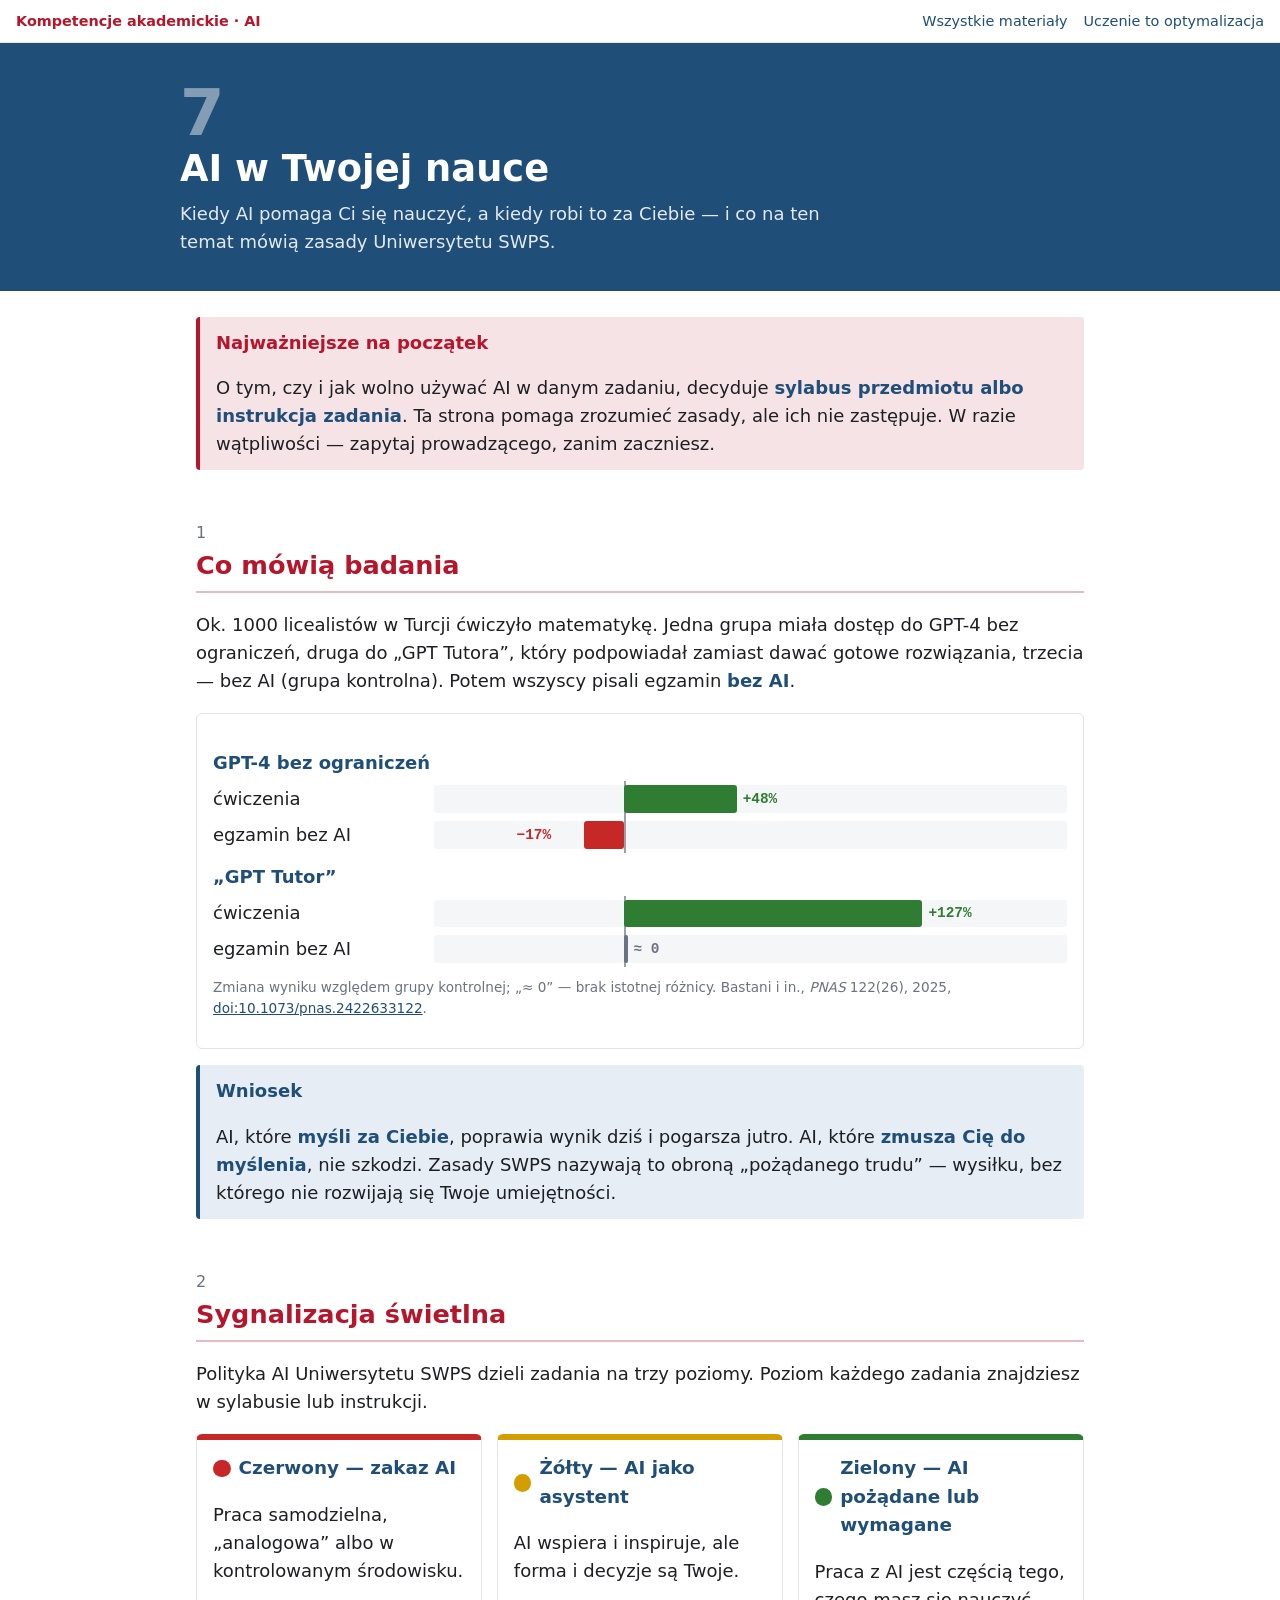
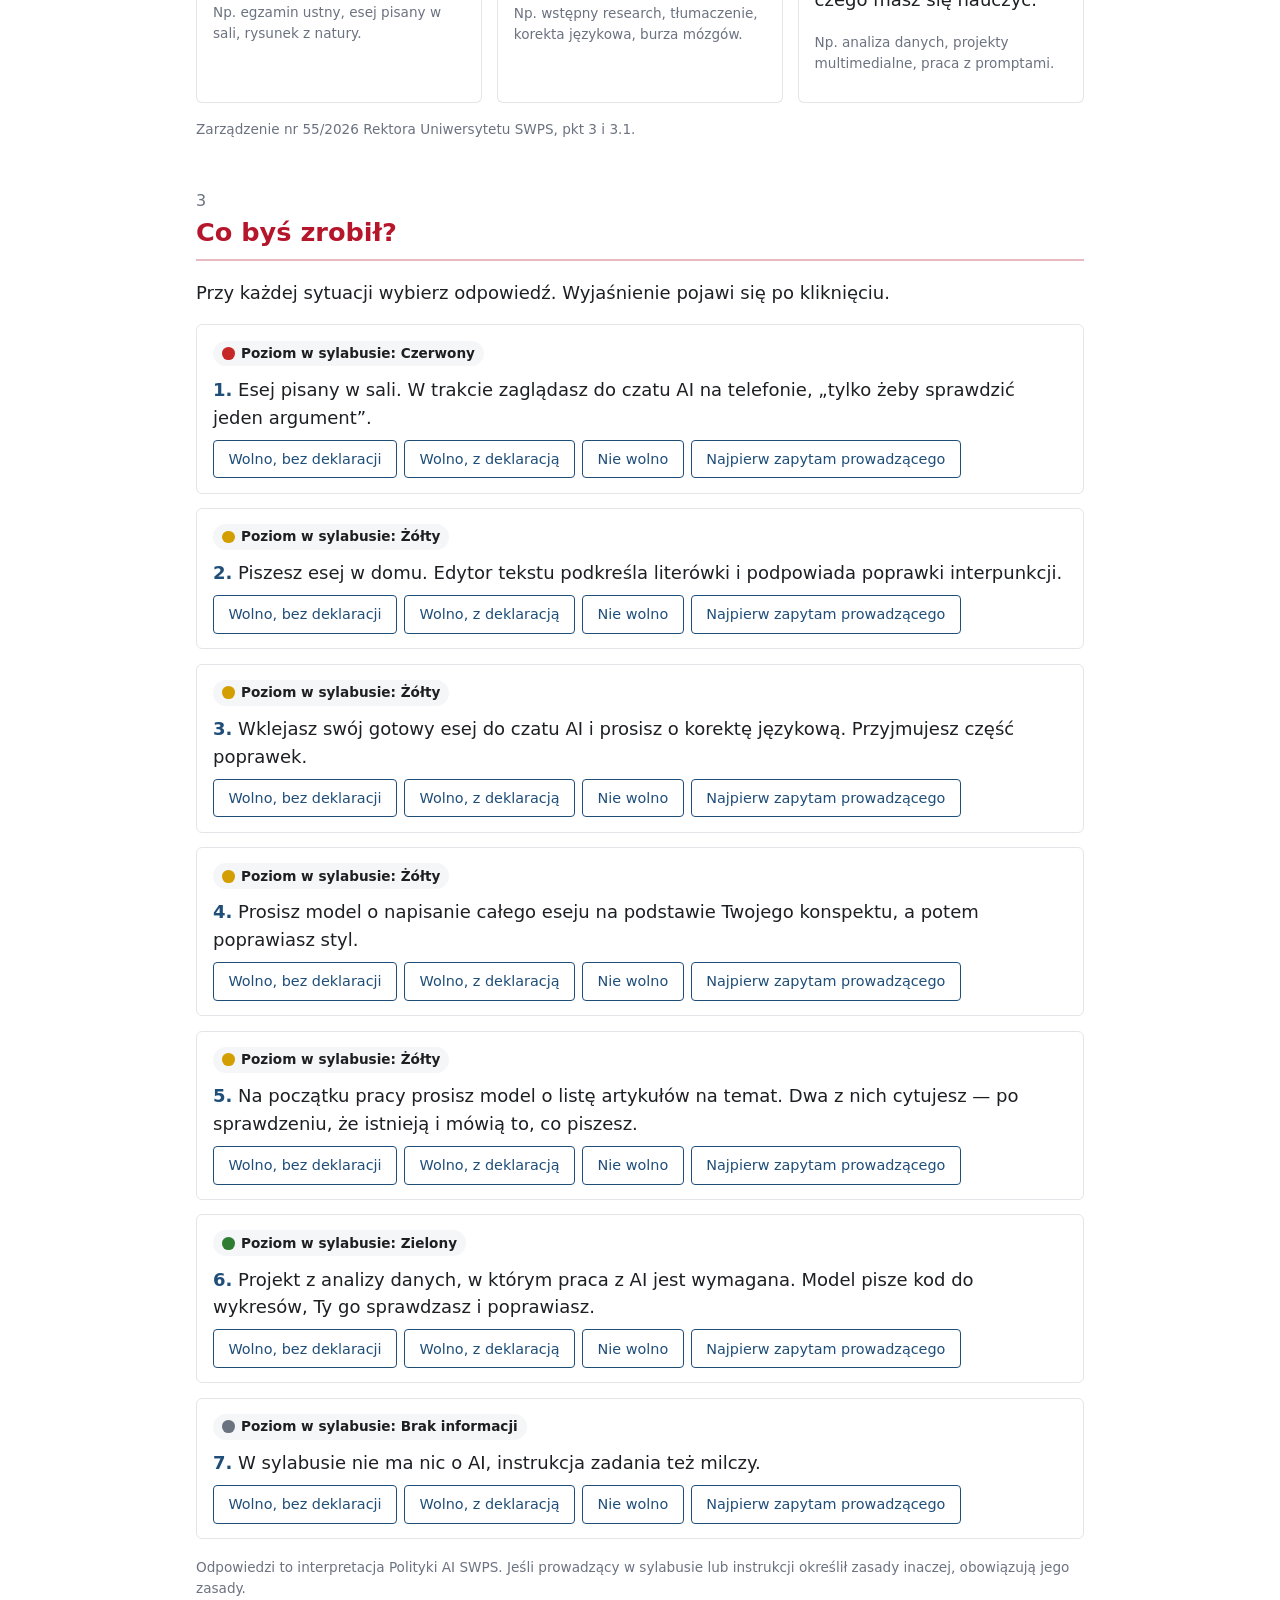
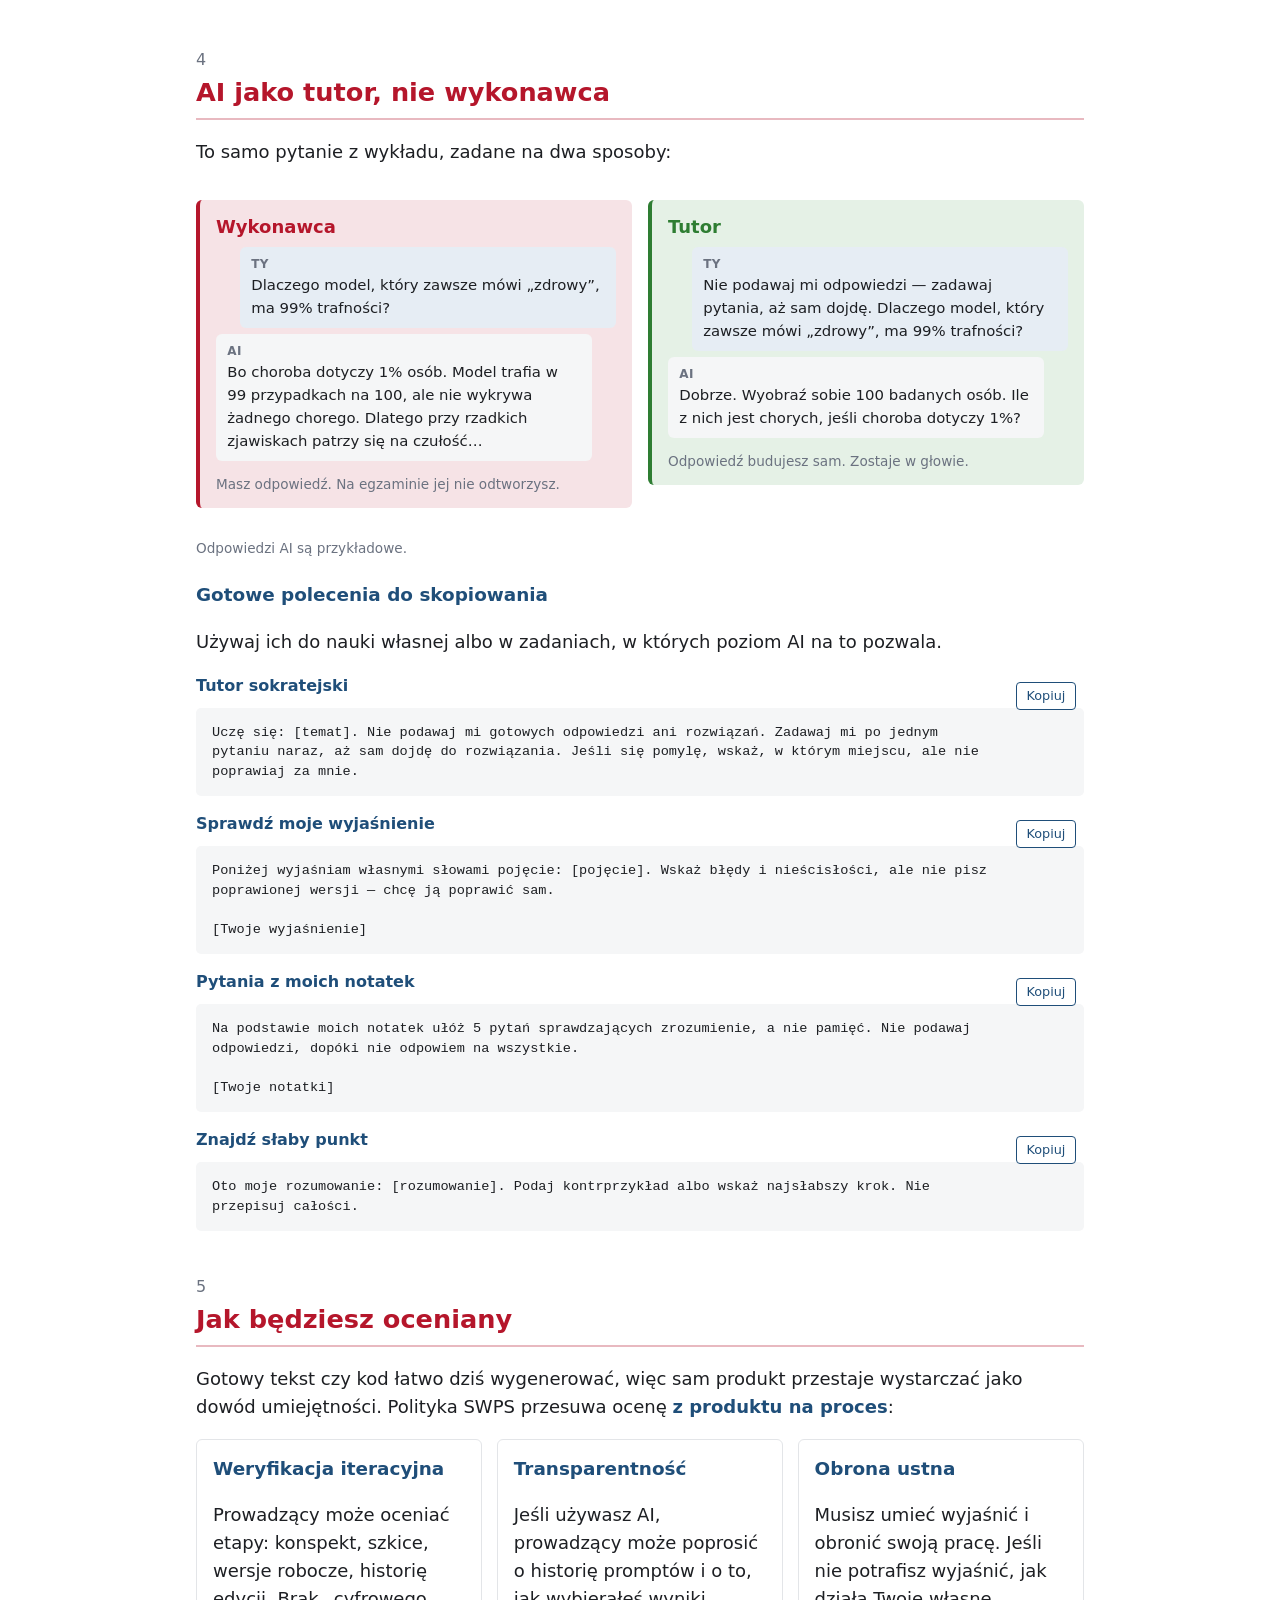
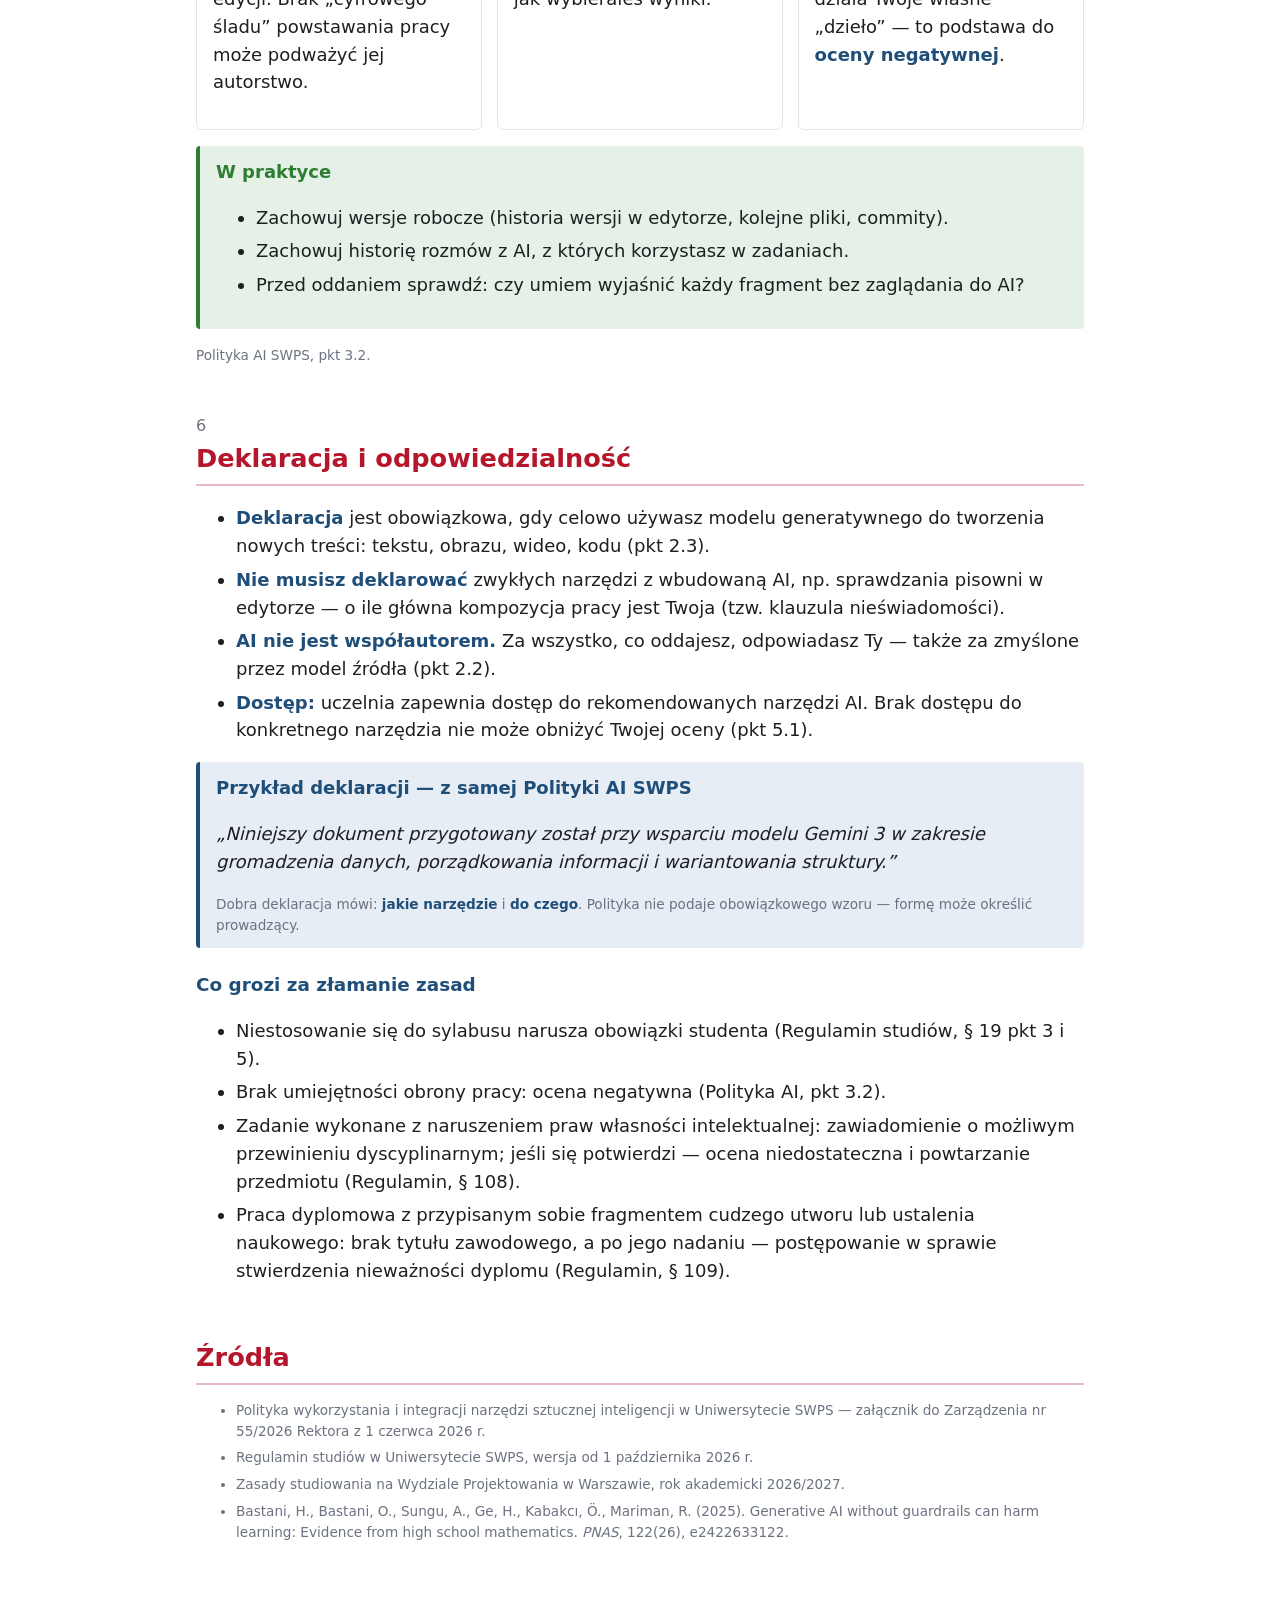
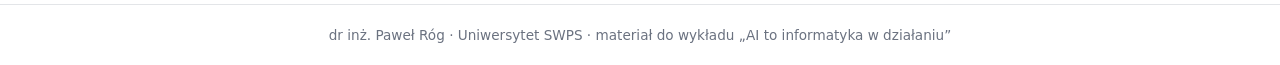
==== ai-w-nauce.html @ 4da8dd85 "Materiały do wykładu: strona główna, Uczenie to optymalizacja, AI w Twojej nauce Co-Authored-By: Cla" ====
<!doctype html>
<html lang="pl">
<head>
<meta charset="utf-8">
<meta name="viewport" content="width=device-width, initial-scale=1">
<title>AI w Twojej nauce</title>
<meta name="description" content="Kiedy AI pomaga w nauce, a kiedy szkodzi, i co mówią zasady Uniwersytetu SWPS.">
<link rel="stylesheet" href="style.css">
<style>
  .slupki { display: grid; grid-template-columns: minmax(9rem, 13rem) 1fr; gap: 0.5rem 0.8rem; align-items: center; margin: 0.8rem 0; }
  .slupek { position: relative; height: 1.7rem; background: var(--tlo2); border-radius: 3px; }
  .slupek .os { position: absolute; left: 30%; top: -4px; bottom: -4px; width: 2px; background: #9aa0a8; }
  .slupek .pasek { position: absolute; top: 0; bottom: 0; border-radius: 3px; }
  .slupek .wart { position: absolute; top: 50%; transform: translateY(-50%); font-weight: 700; font-family: var(--mono); font-size: 0.9rem; }
  .grupa-tytul { grid-column: 1 / -1; font-weight: 700; color: var(--granat); margin-top: 0.4rem; }
  .swiatla .karta { border-top: 6px solid var(--k); }
  .swiatla .karta h3 { display: flex; gap: 0.5rem; align-items: center; }
  .swiatla .kropka { width: 1.1rem; height: 1.1rem; border-radius: 50%; background: var(--k); flex: none; }
  .scen { border: 1px solid var(--linia); border-radius: 6px; padding: 0.9rem 1rem; margin: 0.9rem 0; }
  .scen .poziom { display: inline-flex; gap: 0.4rem; align-items: center; font-size: 0.85rem; font-weight: 700; padding: 0.15rem 0.55rem; border-radius: 999px; background: var(--tlo2); }
  .scen .poziom i { width: 0.8rem; height: 0.8rem; border-radius: 50%; background: var(--k); display: inline-block; }
  .scen p { margin: 0.5rem 0; }
  .opcje { display: flex; flex-wrap: wrap; gap: 0.45rem; }
  .opcje button { font-size: 0.9rem; }
  .opcje button.dobrze { background: #e5f1e6; border-color: var(--zielony); color: var(--zielony); }
  .opcje button.zle { background: var(--akcent-jasny); border-color: var(--czerwony); color: var(--czerwony); }
  .wyjasnienie { display: none; margin-top: 0.6rem; font-size: 0.95rem; }
  .wyjasnienie.widoczne { display: block; }
  .dialog { border-radius: 6px; padding: 0.8rem 1rem; }
  .dialog .ja, .dialog .ai { margin: 0.4rem 0; padding: 0.5rem 0.7rem; border-radius: 6px; font-size: 0.93rem; }
  .dialog .ja { background: var(--granat-jasny); margin-left: 1.5rem; }
  .dialog .ai { background: var(--tlo2); margin-right: 1.5rem; }
  .dialog .kto { font-size: 0.75rem; font-weight: 700; color: var(--szary); display: block; text-transform: uppercase; letter-spacing: 0.04em; }
  .prompt { position: relative; }
  .prompt pre { white-space: pre-wrap; padding-right: 5.5rem; }
  .prompt button { position: absolute; top: 0.5rem; right: 0.5rem; font-size: 0.8rem; padding: 0.2rem 0.6rem; }
  .wynik-quizu { font-weight: 700; color: var(--granat); }
  ul.lista li { margin: 0.35rem 0; }
</style>
</head>
<body>

<nav class="nav">
  <a class="marka" href="index.html">Kompetencje akademickie · AI</a>
  <a href="index.html">Wszystkie materiały</a>
  <a href="uczenie.html">Uczenie to optymalizacja</a>
</nav>

<header class="dzial">
  <div class="wnetrze">
    <div class="numer">7</div>
    <h1>AI w Twojej nauce</h1>
    <p>Kiedy AI pomaga Ci się nauczyć, a kiedy robi to za Ciebie — i co na ten temat mówią zasady Uniwersytetu SWPS.</p>
  </div>
</header>

<main>

<div class="ramka akcent" style="margin-top:1.6rem">
  <span class="tytul">Najważniejsze na początek</span>
  <p>O tym, czy i jak wolno używać AI w danym zadaniu, decyduje <strong>sylabus przedmiotu albo instrukcja zadania</strong>. Ta strona pomaga zrozumieć zasady, ale ich nie zastępuje. W razie wątpliwości — zapytaj prowadzącego, zanim zaczniesz.</p>
</div>

<!-- ============================================================ -->
<section id="badania">
  <h2><span class="krok">1</span>Co mówią badania</h2>
  <p>Ok. 1000 licealistów w Turcji ćwiczyło matematykę. Jedna grupa miała dostęp do GPT-4 bez ograniczeń, druga do „GPT Tutora”, który podpowiadał zamiast dawać gotowe rozwiązania, trzecia — bez AI (grupa kontrolna). Potem wszyscy pisali egzamin <strong>bez AI</strong>.</p>

  <div class="panel">
    <div class="slupki" id="slupki"></div>
    <p class="maly">Zmiana wyniku względem grupy kontrolnej; „≈ 0” — brak istotnej różnicy. Bastani i in., <em>PNAS</em> 122(26), 2025, <a href="https://doi.org/10.1073/pnas.2422633122">doi:10.1073/pnas.2422633122</a>.</p>
  </div>

  <div class="ramka">
    <span class="tytul">Wniosek</span>
    <p>AI, które <strong>myśli za Ciebie</strong>, poprawia wynik dziś i pogarsza jutro. AI, które <strong>zmusza Cię do myślenia</strong>, nie szkodzi. Zasady SWPS nazywają to obroną „pożądanego trudu” — wysiłku, bez którego nie rozwijają się Twoje umiejętności.</p>
  </div>
</section>

<!-- ============================================================ -->
<section id="swiatla">
  <h2><span class="krok">2</span>Sygnalizacja świetlna</h2>
  <p>Polityka AI Uniwersytetu SWPS dzieli zadania na trzy poziomy. Poziom każdego zadania znajdziesz w sylabusie lub instrukcji.</p>
  <div class="karty swiatla">
    <div class="karta" style="--k:var(--czerwony)">
      <h3><span class="kropka"></span>Czerwony — zakaz AI</h3>
      <p>Praca samodzielna, „analogowa” albo w kontrolowanym środowisku.</p>
      <p class="maly">Np. egzamin ustny, esej pisany w sali, rysunek z natury.</p>
    </div>
    <div class="karta" style="--k:var(--zolty)">
      <h3><span class="kropka"></span>Żółty — AI jako asystent</h3>
      <p>AI wspiera i inspiruje, ale forma i decyzje są Twoje.</p>
      <p class="maly">Np. wstępny research, tłumaczenie, korekta językowa, burza mózgów.</p>
    </div>
    <div class="karta" style="--k:var(--zielony)">
      <h3><span class="kropka"></span>Zielony — AI pożądane lub wymagane</h3>
      <p>Praca z AI jest częścią tego, czego masz się nauczyć.</p>
      <p class="maly">Np. analiza danych, projekty multimedialne, praca z promptami.</p>
    </div>
  </div>
  <p class="maly">Zarządzenie nr 55/2026 Rektora Uniwersytetu SWPS, pkt 3 i 3.1.</p>
</section>

<!-- ============================================================ -->
<section id="scenariusze">
  <h2><span class="krok">3</span>Co byś zrobił?</h2>
  <p>Przy każdej sytuacji wybierz odpowiedź. Wyjaśnienie pojawi się po kliknięciu.</p>
  <div id="scen"></div>
  <p class="wynik-quizu" id="wynik"></p>
  <p class="maly">Odpowiedzi to interpretacja Polityki AI SWPS. Jeśli prowadzący w sylabusie lub instrukcji określił zasady inaczej, obowiązują jego zasady.</p>
</section>

<!-- ============================================================ -->
<section id="tutor">
  <h2><span class="krok">4</span>AI jako tutor, nie wykonawca</h2>
  <p>To samo pytanie z wykładu, zadane na dwa sposoby:</p>
  <div class="uklad">
    <div class="dialog ramka akcent">
      <span class="tytul">Wykonawca</span>
      <div class="ja"><span class="kto">Ty</span>Dlaczego model, który zawsze mówi „zdrowy”, ma 99% trafności?</div>
      <div class="ai"><span class="kto">AI</span>Bo choroba dotyczy 1% osób. Model trafia w 99 przypadkach na 100, ale nie wykrywa żadnego chorego. Dlatego przy rzadkich zjawiskach patrzy się na czułość…</div>
      <p class="maly" style="margin-bottom:0">Masz odpowiedź. Na egzaminie jej nie odtworzysz.</p>
    </div>
    <div class="dialog ramka zielona">
      <span class="tytul">Tutor</span>
      <div class="ja"><span class="kto">Ty</span>Nie podawaj mi odpowiedzi — zadawaj pytania, aż sam dojdę. Dlaczego model, który zawsze mówi „zdrowy”, ma 99% trafności?</div>
      <div class="ai"><span class="kto">AI</span>Dobrze. Wyobraź sobie 100 badanych osób. Ile z nich jest chorych, jeśli choroba dotyczy 1%?</div>
      <p class="maly" style="margin-bottom:0">Odpowiedź budujesz sam. Zostaje w głowie.</p>
    </div>
  </div>
  <p class="maly">Odpowiedzi AI są przykładowe.</p>

  <h3>Gotowe polecenia do skopiowania</h3>
  <p>Używaj ich do nauki własnej albo w zadaniach, w których poziom AI na to pozwala.</p>
  <div id="prompty"></div>
</section>

<!-- ============================================================ -->
<section id="ocena">
  <h2><span class="krok">5</span>Jak będziesz oceniany</h2>
  <p>Gotowy tekst czy kod łatwo dziś wygenerować, więc sam produkt przestaje wystarczać jako dowód umiejętności. Polityka SWPS przesuwa ocenę <strong>z produktu na proces</strong>:</p>
  <div class="karty">
    <div class="karta"><h3>Weryfikacja iteracyjna</h3><p>Prowadzący może oceniać etapy: konspekt, szkice, wersje robocze, historię edycji. Brak „cyfrowego śladu” powstawania pracy może podważyć jej autorstwo.</p></div>
    <div class="karta"><h3>Transparentność</h3><p>Jeśli używasz AI, prowadzący może poprosić o historię promptów i o to, jak wybierałeś wyniki.</p></div>
    <div class="karta"><h3>Obrona ustna</h3><p>Musisz umieć wyjaśnić i obronić swoją pracę. Jeśli nie potrafisz wyjaśnić, jak działa Twoje własne „dzieło” — to podstawa do <strong>oceny negatywnej</strong>.</p></div>
  </div>
  <div class="ramka zielona">
    <span class="tytul">W praktyce</span>
    <ul class="lista">
      <li>Zachowuj wersje robocze (historia wersji w edytorze, kolejne pliki, commity).</li>
      <li>Zachowuj historię rozmów z AI, z których korzystasz w zadaniach.</li>
      <li>Przed oddaniem sprawdź: czy umiem wyjaśnić każdy fragment bez zaglądania do AI?</li>
    </ul>
  </div>
  <p class="maly">Polityka AI SWPS, pkt 3.2.</p>
</section>

<!-- ============================================================ -->
<section id="jawnosc">
  <h2><span class="krok">6</span>Deklaracja i odpowiedzialność</h2>
  <ul class="lista">
    <li><strong>Deklaracja</strong> jest obowiązkowa, gdy celowo używasz modelu generatywnego do tworzenia nowych treści: tekstu, obrazu, wideo, kodu (pkt 2.3).</li>
    <li><strong>Nie musisz deklarować</strong> zwykłych narzędzi z wbudowaną AI, np. sprawdzania pisowni w edytorze — o ile główna kompozycja pracy jest Twoja (tzw. klauzula nieświadomości).</li>
    <li><strong>AI nie jest współautorem.</strong> Za wszystko, co oddajesz, odpowiadasz Ty — także za zmyślone przez model źródła (pkt 2.2).</li>
    <li><strong>Dostęp:</strong> uczelnia zapewnia dostęp do rekomendowanych narzędzi AI. Brak dostępu do konkretnego narzędzia nie może obniżyć Twojej oceny (pkt 5.1).</li>
  </ul>

  <div class="ramka">
    <span class="tytul">Przykład deklaracji — z samej Polityki AI SWPS</span>
    <p><em>„Niniejszy dokument przygotowany został przy wsparciu modelu Gemini 3 w zakresie gromadzenia danych, porządkowania informacji i wariantowania struktury.”</em></p>
    <p class="maly">Dobra deklaracja mówi: <strong>jakie narzędzie</strong> i <strong>do czego</strong>. Polityka nie podaje obowiązkowego wzoru — formę może określić prowadzący.</p>
  </div>

  <h3>Co grozi za złamanie zasad</h3>
  <ul class="lista">
    <li>Niestosowanie się do sylabusu narusza obowiązki studenta (Regulamin studiów, § 19 pkt 3 i 5).</li>
    <li>Brak umiejętności obrony pracy: ocena negatywna (Polityka AI, pkt 3.2).</li>
    <li>Zadanie wykonane z naruszeniem praw własności intelektualnej: zawiadomienie o możliwym przewinieniu dyscyplinarnym; jeśli się potwierdzi — ocena niedostateczna i powtarzanie przedmiotu (Regulamin, § 108).</li>
    <li>Praca dyplomowa z przypisanym sobie fragmentem cudzego utworu lub ustalenia naukowego: brak tytułu zawodowego, a po jego nadaniu — postępowanie w sprawie stwierdzenia nieważności dyplomu (Regulamin, § 109).</li>
  </ul>
</section>

<section id="zrodla">
  <h2>Źródła</h2>
  <ul class="lista maly">
    <li>Polityka wykorzystania i integracji narzędzi sztucznej inteligencji w Uniwersytecie SWPS — załącznik do Zarządzenia nr 55/2026 Rektora z 1 czerwca 2026 r.</li>
    <li>Regulamin studiów w Uniwersytecie SWPS, wersja od 1 października 2026 r.</li>
    <li>Zasady studiowania na Wydziale Projektowania w Warszawie, rok akademicki 2026/2027.</li>
    <li>Bastani, H., Bastani, O., Sungu, A., Ge, H., Kabakcı, Ö., Mariman, R. (2025). Generative AI without guardrails can harm learning: Evidence from high school mathematics. <em>PNAS</em>, 122(26), e2422633122.</li>
  </ul>
</section>

</main>

<footer>dr inż. Paweł Róg · Uniwersytet SWPS · materiał do wykładu „AI to informatyka w działaniu”</footer>

<script>
"use strict";
// ---------- słupki: wyniki Bastani i in. ----------
const dane = [
  ["GPT-4 bez ograniczeń", [["ćwiczenia", 48], ["egzamin bez AI", -17]]],
  ["„GPT Tutor”", [["ćwiczenia", 127], ["egzamin bez AI", 0]]],
];
const sl = document.getElementById("slupki");
const skala = v => v / 140 * 52; // 0 % w 30 % szerokości; zostaje miejsce na etykietę
for (const [grupa, wiersze] of dane) {
  sl.insertAdjacentHTML("beforeend", `<div class="grupa-tytul">${grupa}</div>`);
  for (const [et, v] of wiersze) {
    const kol = v > 0 ? "var(--zielony)" : v < 0 ? "var(--czerwony)" : "var(--szary)";
    const left = v >= 0 ? 30 : 30 + skala(v), w = Math.max(Math.abs(skala(v)), 0.6);
    const tekst = v === 0 ? "≈ 0" : (v > 0 ? "+" : "−") + Math.abs(v) + "%";
    const pozT = v >= 0 ? `left:calc(${30 + w}% + 6px)` : `left:calc(${left}% - 4.2rem)`;
    sl.insertAdjacentHTML("beforeend",
      `<div>${et}</div><div class="slupek"><div class="os"></div><div class="pasek" style="left:${left}%;width:${w}%;background:${kol}"></div><span class="wart" style="${pozT};color:${kol}">${tekst}</span></div>`);
  }
}

// ---------- scenariusze ----------
const OPCJE = ["Wolno, bez deklaracji", "Wolno, z deklaracją", "Nie wolno", "Najpierw zapytam prowadzącego"];
const POZ = { c: ["Czerwony", "var(--czerwony)"], z: ["Żółty", "var(--zolty)"], g: ["Zielony", "var(--zielony)"], n: ["Brak informacji", "var(--szary)"] };
const SCEN = [
  { p: "c", t: "Esej pisany w sali. W trakcie zaglądasz do czatu AI na telefonie, „tylko żeby sprawdzić jeden argument”.", d: 2,
    w: "Poziom czerwony to praca samodzielna w kontrolowanym środowisku — nawet krótkie sprawdzenie jest użyciem AI. Dodatkowo na zajęciach urządzeń elektronicznych wolno używać tylko do celów wskazanych przez prowadzącego (Zasady studiowania WP, § 17 ust. 1)." },
  { p: "z", t: "Piszesz esej w domu. Edytor tekstu podkreśla literówki i podpowiada poprawki interpunkcji.", d: 0,
    w: "To standardowe narzędzie z wbudowaną AI. Jeśli główna kompozycja jest Twoja, deklaracja nie jest wymagana („klauzula nieświadomości”, pkt 2.3)." },
  { p: "z", t: "Wklejasz swój gotowy esej do czatu AI i prosisz o korektę językową. Przyjmujesz część poprawek.", d: 1,
    w: "Korekta językowa to typowy przykład poziomu żółtego. Ale tym razem celowo użyłeś modelu generatywnego, który wygenerował nowy tekst — dlatego deklarujesz (pkt 2.3). Różnica z poprzednią sytuacją: tam narzędzie działało w tle, tu świadomie poprosiłeś model o przepisanie tekstu." },
  { p: "z", t: "Prosisz model o napisanie całego eseju na podstawie Twojego konspektu, a potem poprawiasz styl.", d: 2,
    w: "Na poziomie żółtym AI jest asystentem, nie autorem. Kluczowe etapy pracy twórczej i myślenia mają pozostać Twoje (pkt 2.1). Deklaracja tego nie naprawia — a na obronie ustnej trudno będzie wyjaśnić tekst, którego nie napisałeś (pkt 3.2)." },
  { p: "z", t: "Na początku pracy prosisz model o listę artykułów na temat. Dwa z nich cytujesz — po sprawdzeniu, że istnieją i mówią to, co piszesz.", d: 1,
    w: "Wstępny research to poziom żółty, a użycie modelu deklarujesz. Sprawdzenie źródeł było obowiązkowe: modele potrafią zmyślić autora, tytuł i rok, a odpowiedzialność za cytowanie ponosisz Ty (pkt 2.2)." },
  { p: "g", t: "Projekt z analizy danych, w którym praca z AI jest wymagana. Model pisze kod do wykresów, Ty go sprawdzasz i poprawiasz.", d: 1,
    w: "Poziom zielony — dobrze. Deklarujesz użycie, zachowujesz historię promptów i musisz umieć wyjaśnić każdy wykres, bo prowadzący może poprosić o dokumentację i obronę (pkt 3.2)." },
  { p: "n", t: "W sylabusie nie ma nic o AI, instrukcja zadania też milczy.", d: 3,
    w: "Poziom określa sylabus albo instrukcja zadania (pkt 3). Gdy nie ma informacji, zapytaj prowadzącego przed rozpoczęciem pracy — najlepiej na piśmie, żeby mieć odpowiedź." },
];
const kont = document.getElementById("scen"); let pkt = 0, odp = 0;
SCEN.forEach((s, i) => {
  const [nazwa, kolor] = POZ[s.p];
  const el = document.createElement("div"); el.className = "scen";
  el.innerHTML = `<span class="poziom" style="--k:${kolor}"><i></i>Poziom w sylabusie: ${nazwa}</span>
    <p><strong>${i + 1}.</strong> ${s.t}</p><div class="opcje"></div><div class="wyjasnienie"></div>`;
  const op = el.querySelector(".opcje"), wy = el.querySelector(".wyjasnienie");
  OPCJE.forEach((o, k) => {
    const b = document.createElement("button"); b.textContent = o;
    b.onclick = () => {
      if (el.dataset.gotowe) return;
      el.dataset.gotowe = 1; odp++;
      const ok = k === s.d; if (ok) pkt++;
      op.querySelectorAll("button").forEach((x, j) => { x.disabled = j !== k && j !== s.d; if (j === s.d) x.classList.add("dobrze"); });
      if (!ok) b.classList.add("zle");
      wy.innerHTML = `<strong>${ok ? "Tak." : "Nie do końca. Właściwa odpowiedź: " + OPCJE[s.d].toLowerCase() + "."}</strong> ${s.w}`;
      wy.classList.add("widoczne");
      document.getElementById("wynik").textContent = `Wynik: ${pkt} / ${odp}` + (odp === SCEN.length ? " — to wszystkie sytuacje." : "");
    };
    op.appendChild(b);
  });
  kont.appendChild(el);
});

// ---------- prompty ----------
const PROMPTY = [
  ["Tutor sokratejski", "Uczę się: [temat]. Nie podawaj mi gotowych odpowiedzi ani rozwiązań. Zadawaj mi po jednym pytaniu naraz, aż sam dojdę do rozwiązania. Jeśli się pomylę, wskaż, w którym miejscu, ale nie poprawiaj za mnie."],
  ["Sprawdź moje wyjaśnienie", "Poniżej wyjaśniam własnymi słowami pojęcie: [pojęcie]. Wskaż błędy i nieścisłości, ale nie pisz poprawionej wersji — chcę ją poprawić sam.\n\n[Twoje wyjaśnienie]"],
  ["Pytania z moich notatek", "Na podstawie moich notatek ułóż 5 pytań sprawdzających zrozumienie, a nie pamięć. Nie podawaj odpowiedzi, dopóki nie odpowiem na wszystkie.\n\n[Twoje notatki]"],
  ["Znajdź słaby punkt", "Oto moje rozumowanie: [rozumowanie]. Podaj kontrprzykład albo wskaż najsłabszy krok. Nie przepisuj całości."],
];
const pr = document.getElementById("prompty");
for (const [tyt, txt] of PROMPTY) {
  const d = document.createElement("div"); d.className = "prompt";
  d.innerHTML = `<h3 style="margin:1rem 0 0.2rem;font-size:1rem">${tyt}</h3><pre></pre><button>Kopiuj</button>`;
  d.querySelector("pre").textContent = txt;
  const b = d.querySelector("button");
  b.onclick = async () => {
    try { await navigator.clipboard.writeText(txt); b.textContent = "Skopiowano"; }
    catch { const r = document.createRange(); r.selectNodeContents(d.querySelector("pre")); const s = getSelection(); s.removeAllRanges(); s.addRange(r); b.textContent = "Zaznaczono — Ctrl+C"; }
    setTimeout(() => b.textContent = "Kopiuj", 1800);
  };
  pr.appendChild(d);
}
</script>
</body>
</html>
---- style.css ----
/* Wspólny styl materiałów — estetyka slajdów wykładu */
:root {
  --akcent: #b5162b;
  --akcent-jasny: #f6e3e6;
  --granat: #1f4e79;
  --granat-jasny: #e6edf4;
  --szary: #6b7280;
  --linia: #e3e5e8;
  --tlo: #ffffff;
  --tlo2: #f5f6f7;
  --tekst: #1d1f23;
  --zielony: #2e7d32;
  --zolty: #d39e00;
  --czerwony: #c62828;
  --font: "Fira Sans", "Inter", system-ui, -apple-system, "Segoe UI", Roboto, sans-serif;
  --mono: "Fira Mono", "JetBrains Mono", ui-monospace, Menlo, Consolas, monospace;
}

* { box-sizing: border-box; }
html { -webkit-text-size-adjust: 100%; }
body {
  margin: 0; background: var(--tlo); color: var(--tekst);
  font-family: var(--font); font-size: 18px; line-height: 1.55;
}

/* Pasek nawigacji */
.nav {
  display: flex; gap: 1rem; align-items: center; flex-wrap: wrap;
  padding: 0.6rem 16px; border-bottom: 1px solid var(--linia); font-size: 0.9rem;
}
.nav a { color: var(--granat); text-decoration: none; }
.nav a:hover { text-decoration: underline; }
.nav .marka { font-weight: 700; color: var(--akcent); margin-right: auto; }

/* Nagłówek jak slajd działu */
.dzial {
  background: var(--granat); color: #fff; padding: 2.4rem 16px 2.2rem;
}
.dzial .wnetrze { max-width: 920px; margin: 0 auto; }
.dzial .numer { font-size: 4rem; font-weight: 700; line-height: 1; color: rgba(255,255,255,0.45); }
.dzial h1 { margin: 0.2rem 0 0.6rem; font-size: 2.3rem; line-height: 1.15; }
.dzial p { margin: 0; max-width: 680px; color: rgba(255,255,255,0.88); }

main { max-width: 920px; margin: 0 auto; padding: 0 16px 3rem; }

/* Sekcje jak slajdy z czerwonym tytułem i linią */
section { padding-top: 2.2rem; }
h2 {
  color: var(--akcent); font-size: 1.6rem; margin: 0 0 0.9rem;
  padding-bottom: 0.35rem; border-bottom: 2px solid #e8b9c0;
}
h2 .krok { color: var(--szary); font-weight: 500; font-size: 1rem; display: block; letter-spacing: 0.04em; text-transform: uppercase; }
h3 { color: var(--granat); font-size: 1.15rem; margin: 1.4rem 0 0.5rem; }
strong { color: var(--granat); }
a { color: var(--granat); }
code { font-family: var(--mono); font-size: 0.88em; background: var(--tlo2); padding: 0.05em 0.3em; border-radius: 3px; }
pre {
  font-family: var(--mono); font-size: 0.85rem; line-height: 1.45; background: var(--tlo2);
  padding: 0.9rem 1rem; border-radius: 5px; overflow-x: auto; margin: 0.6rem 0;
}
pre code { background: none; padding: 0; font-size: inherit; }
.maly { font-size: 0.85rem; color: var(--szary); }

/* Ramka jak na slajdach */
.ramka {
  background: var(--granat-jasny); border-left: 4px solid var(--granat);
  border-radius: 4px; padding: 0.75rem 1rem; margin: 1rem 0;
}
.ramka.akcent { background: var(--akcent-jasny); border-color: var(--akcent); }
.ramka.zielona { background: #e5f1e6; border-color: var(--zielony); }
.ramka .tytul { display: block; font-weight: 700; color: var(--granat); margin-bottom: 0.2rem; }
.ramka.akcent .tytul { color: var(--akcent); }
.ramka.zielona .tytul { color: var(--zielony); }
.ramka p:first-child { margin-top: 0; } .ramka p:last-child { margin-bottom: 0; }

/* Panel z interakcją */
.panel { border: 1px solid var(--linia); border-radius: 6px; padding: 1rem; margin: 1rem 0; background: #fff; }
.uklad { display: grid; grid-template-columns: 1fr 1fr; gap: 1rem; align-items: start; }
@media (max-width: 760px) { .uklad { grid-template-columns: 1fr; } }
canvas { width: 100%; height: auto; display: block; border-radius: 4px; touch-action: none; }
.podpis { font-size: 0.82rem; color: var(--szary); text-align: center; margin-top: 0.3rem; }

/* Kontrolki */
.suwak { display: grid; grid-template-columns: 5.5rem 1fr 4.2rem; gap: 0.6rem; align-items: center; margin: 0.45rem 0; }
.suwak label { font-weight: 600; }
.suwak output { font-family: var(--mono); text-align: right; }
input[type=range] { width: 100%; accent-color: var(--akcent); }
.przyciski { display: flex; flex-wrap: wrap; gap: 0.5rem; margin: 0.7rem 0; }
button {
  font: inherit; font-size: 0.95rem; padding: 0.45rem 0.9rem; border-radius: 4px; cursor: pointer;
  border: 1.5px solid var(--granat); background: #fff; color: var(--granat);
}
button:hover { background: var(--granat-jasny); }
button.glowny { background: var(--akcent); border-color: var(--akcent); color: #fff; }
button.glowny:hover { background: #961223; }
button:disabled { opacity: 0.45; cursor: default; }
button:focus-visible, input:focus-visible, summary:focus-visible { outline: 3px solid #f0b4bd; outline-offset: 2px; }
input[type=number], input[type=text] {
  font: inherit; padding: 0.35rem 0.5rem; border: 1.5px solid var(--linia); border-radius: 4px; width: 7rem;
}

/* Liczniki */
.liczniki { display: flex; flex-wrap: wrap; gap: 0.6rem 1.4rem; margin: 0.6rem 0; }
.licznik { font-size: 0.85rem; color: var(--szary); }
.licznik b { display: block; font-family: var(--mono); font-size: 1.35rem; color: var(--tekst); font-weight: 600; }
.licznik.duzy b { font-size: 2rem; color: var(--akcent); }

/* Pytania z odpowiedzią */
details {
  border: 1px solid var(--linia); border-radius: 5px; margin: 0.6rem 0; background: #fff;
}
details > summary {
  cursor: pointer; padding: 0.65rem 0.9rem; font-weight: 600; color: var(--granat); list-style: none;
}
details > summary::-webkit-details-marker { display: none; }
details > summary::before { content: "▸ "; color: var(--akcent); }
details[open] > summary::before { content: "▾ "; }
details > .odp { padding: 0 0.9rem 0.8rem; }

.komunikat { min-height: 1.6em; font-weight: 600; margin: 0.5rem 0; }
.komunikat.ok { color: var(--zielony); }
.komunikat.zle { color: var(--czerwony); }

/* Karty */
.karty { display: grid; grid-template-columns: repeat(auto-fit, minmax(230px, 1fr)); gap: 0.9rem; margin: 1rem 0; }
.karta { border: 1px solid var(--linia); border-radius: 6px; padding: 0.9rem 1rem; background: #fff; }
.karta h3 { margin-top: 0; }
a.karta { text-decoration: none; color: inherit; border-color: var(--granat); }
a.karta:hover { background: var(--granat-jasny); }
.karta.wkrotce { opacity: 0.55; }

/* Tabele */
table { border-collapse: collapse; width: 100%; margin: 0.8rem 0; font-size: 0.95rem; }
th { background: var(--granat-jasny); color: var(--granat); text-align: left; }
th, td { padding: 0.45rem 0.7rem; vertical-align: top; }
tbody tr:nth-child(even) td { background: var(--tlo2); }
.tabela-zawijana { overflow-x: auto; }

footer { border-top: 1px solid var(--linia); padding: 1.2rem 16px; text-align: center; font-size: 0.85rem; color: var(--szary); }

@media (max-width: 560px) {
  body { font-size: 17px; }
  .dzial h1 { font-size: 1.8rem; }
  .dzial .numer { font-size: 3rem; }
  .suwak { grid-template-columns: 4.2rem 1fr 3.6rem; }
}
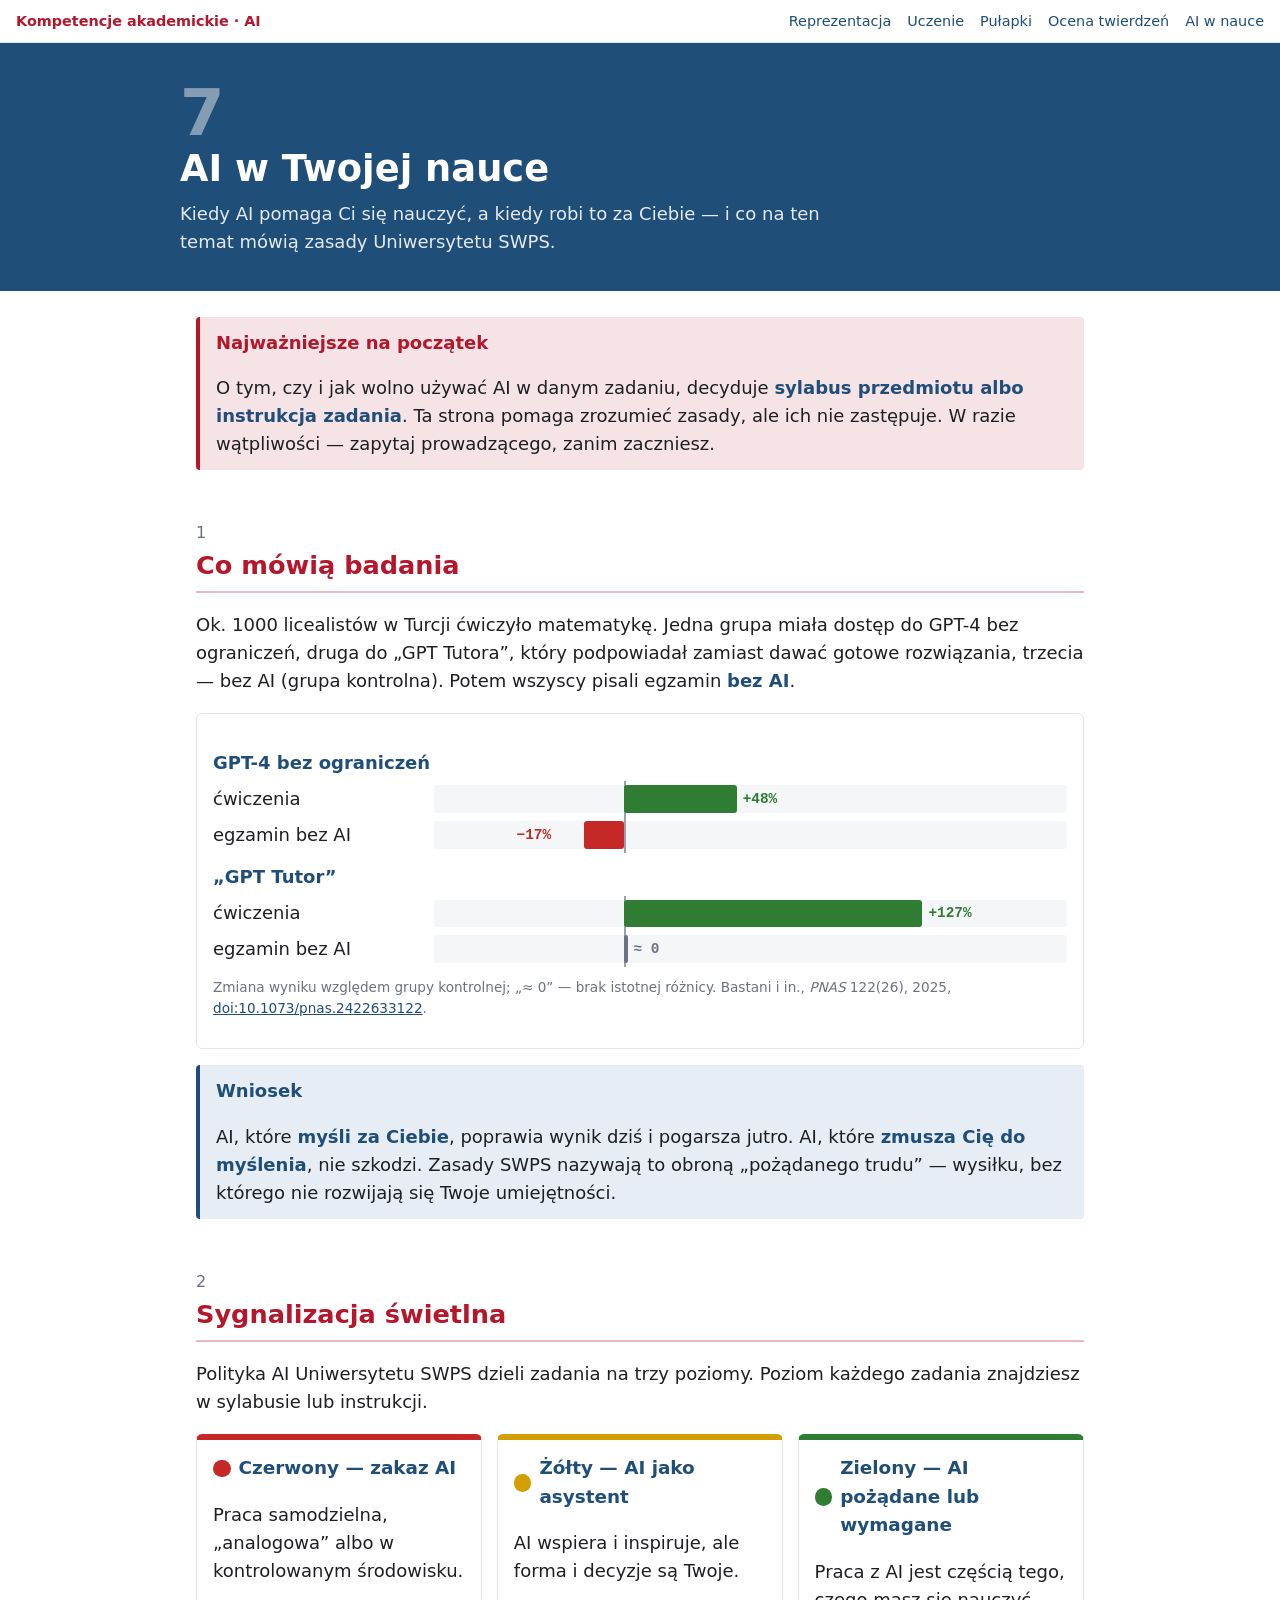
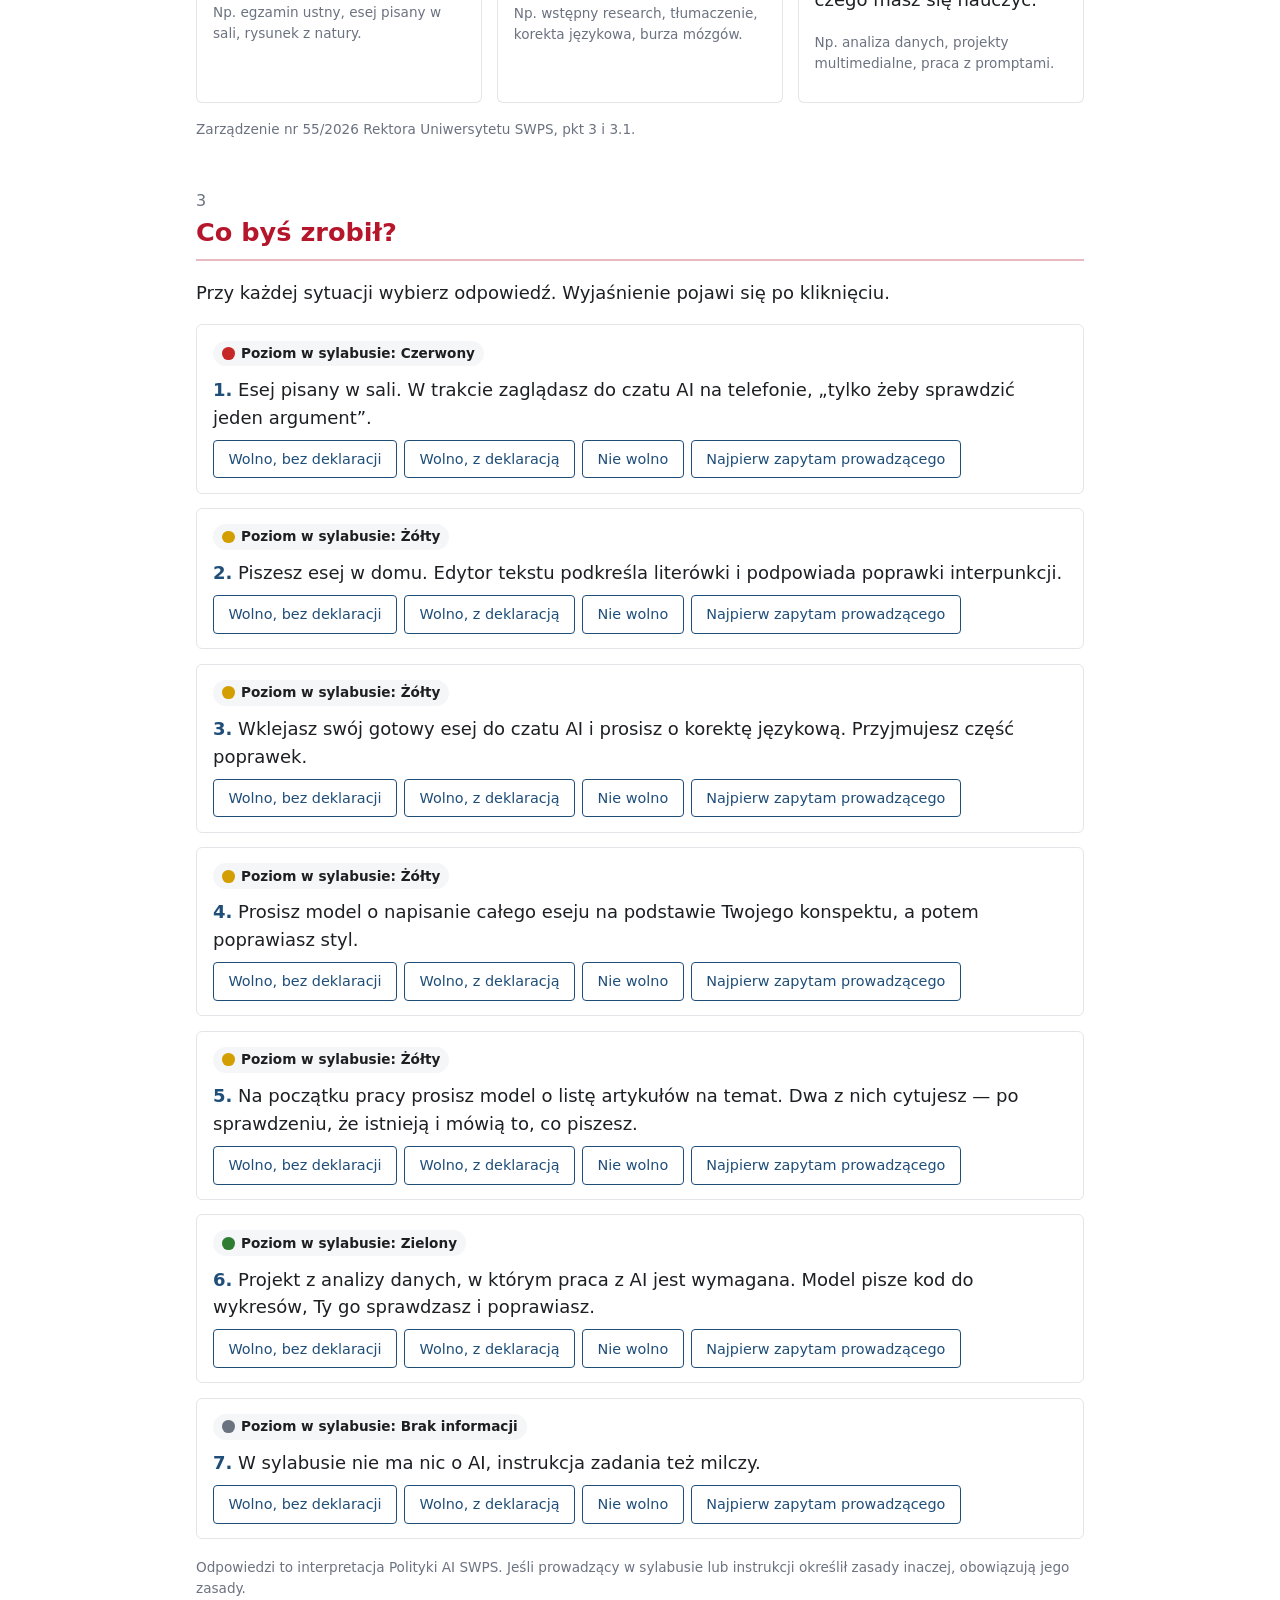
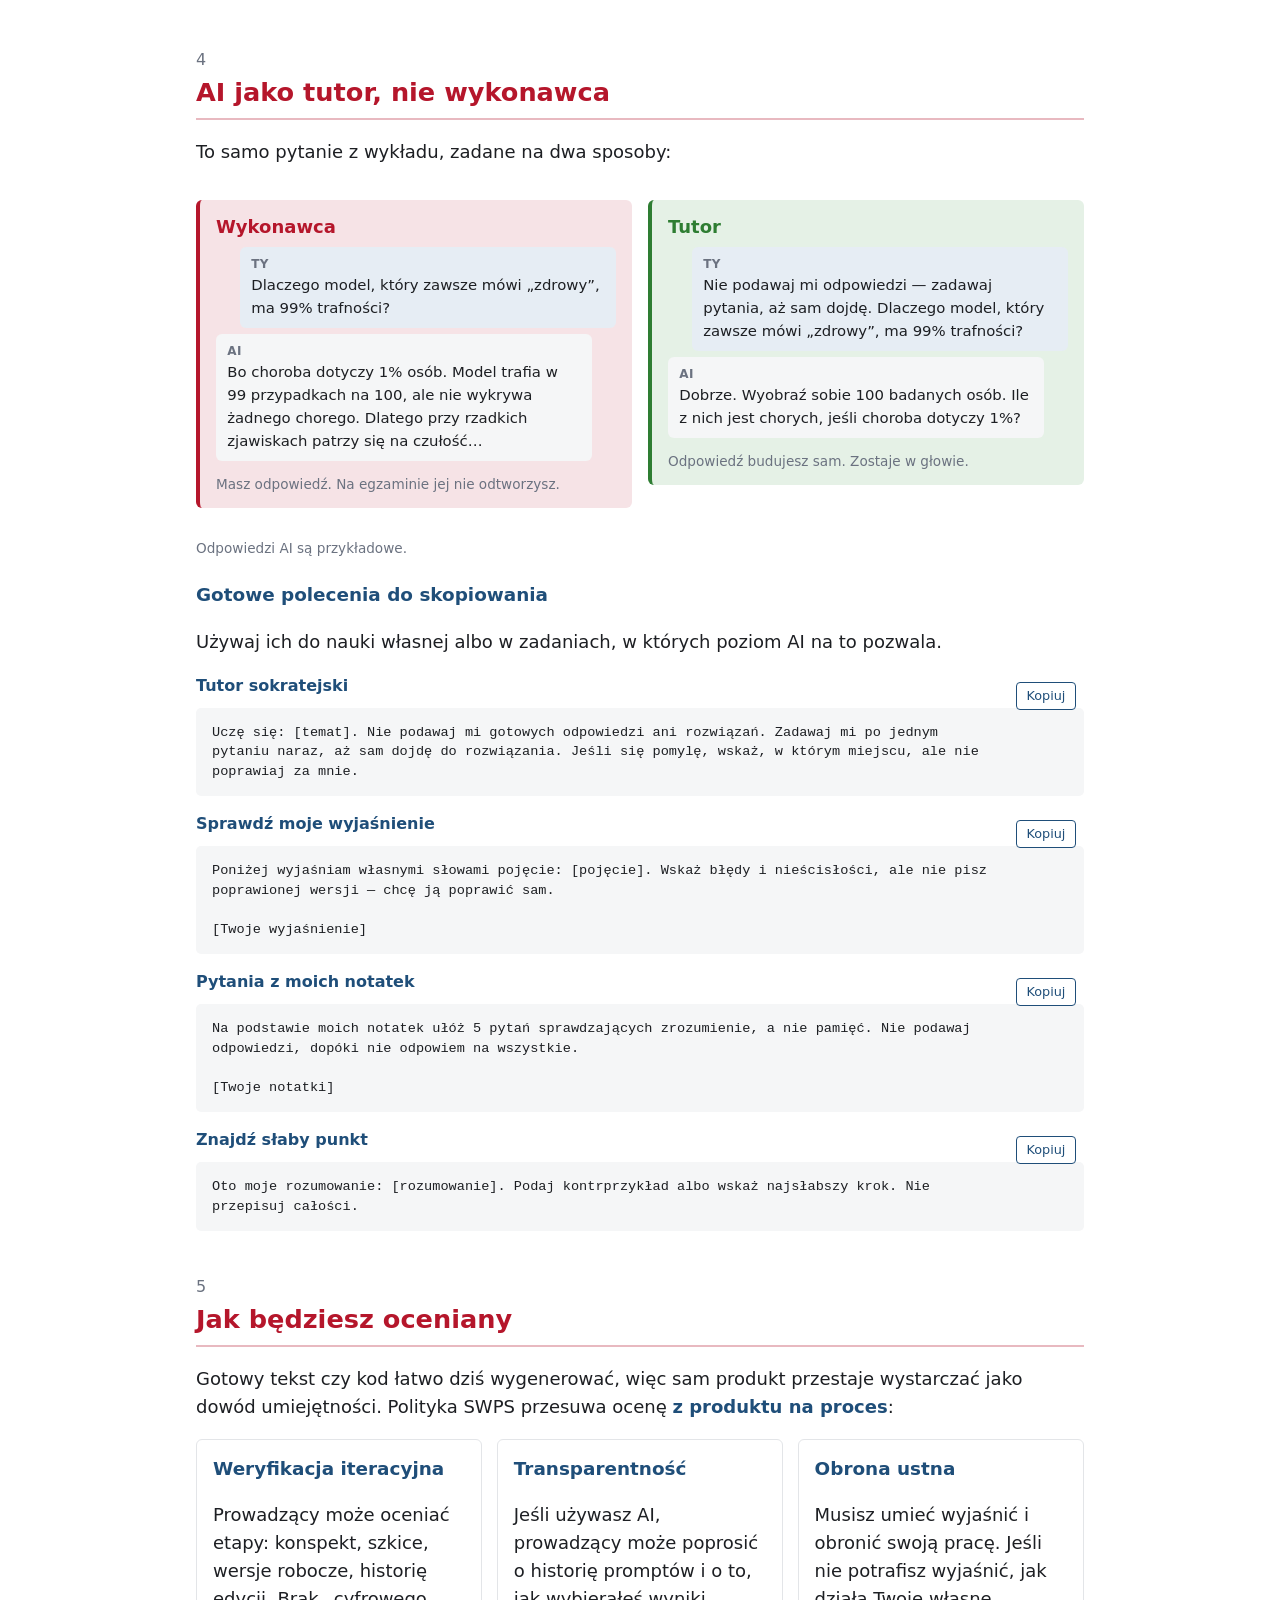
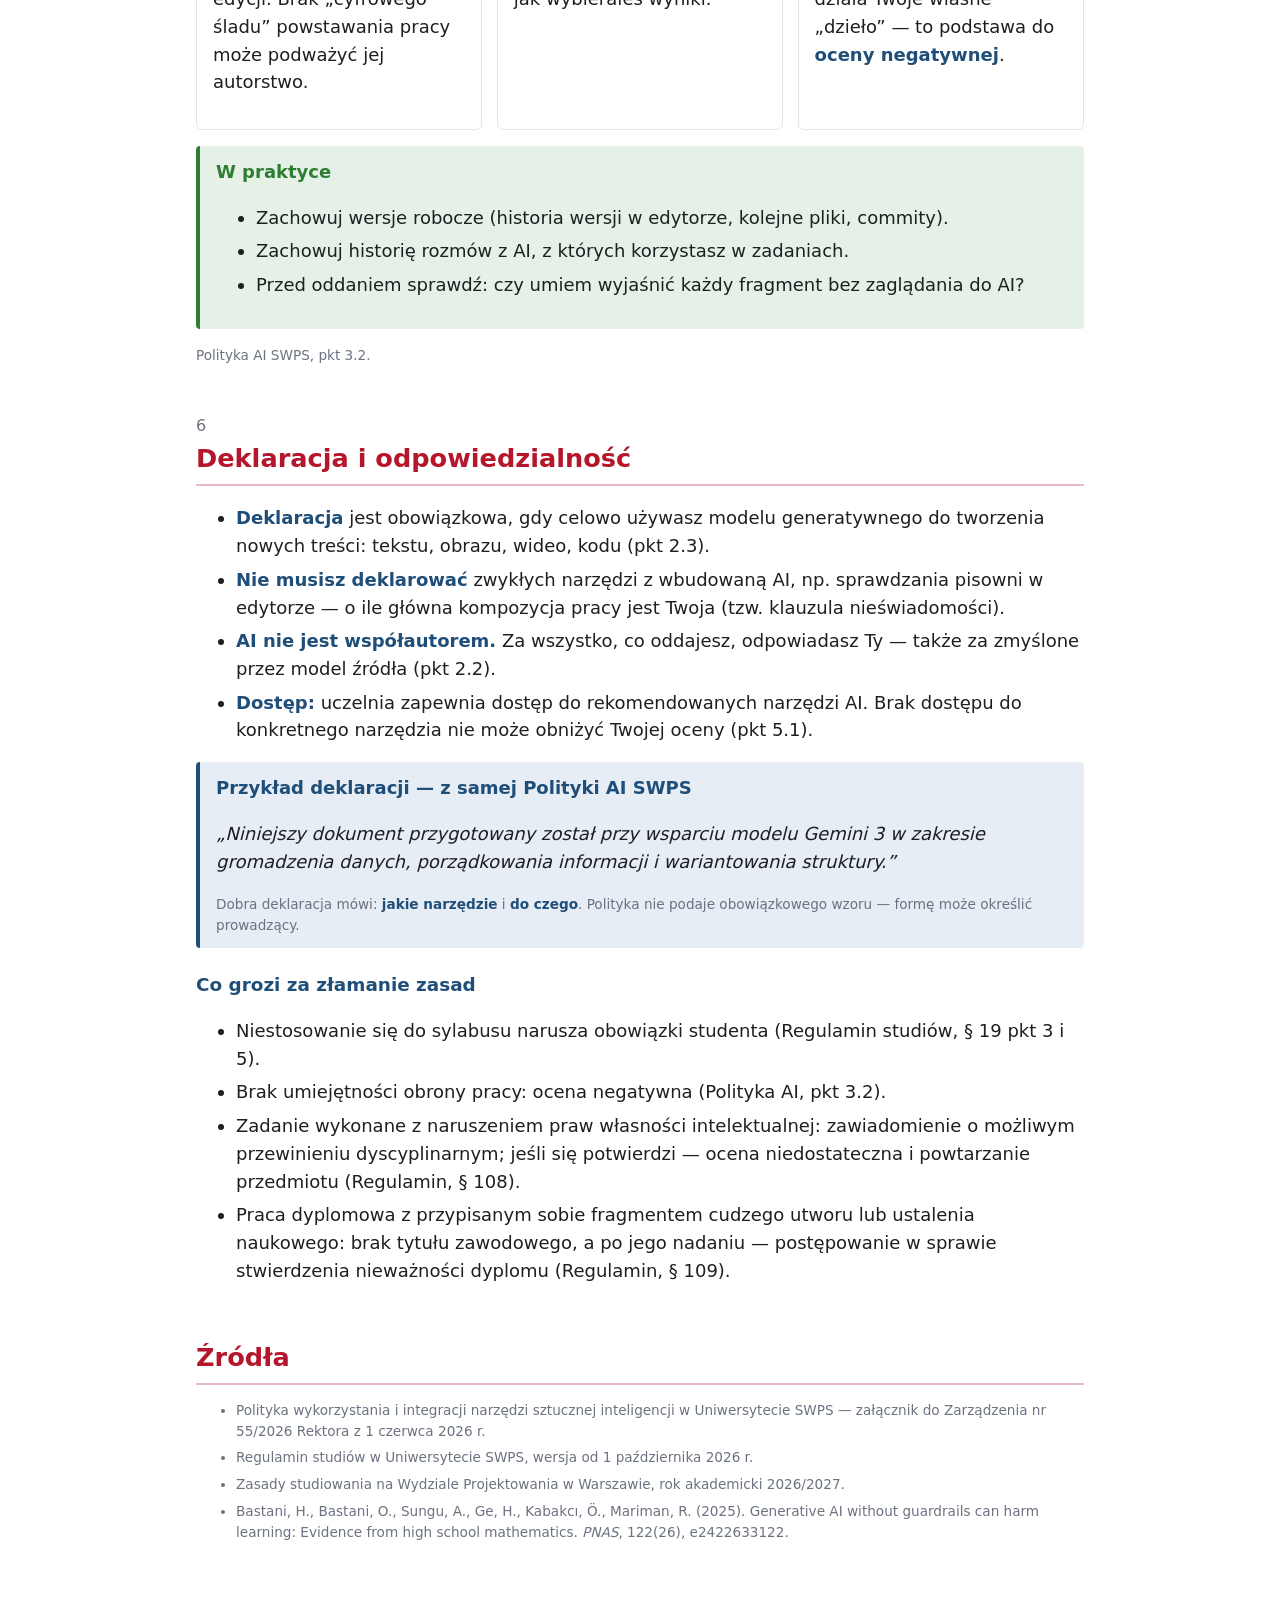
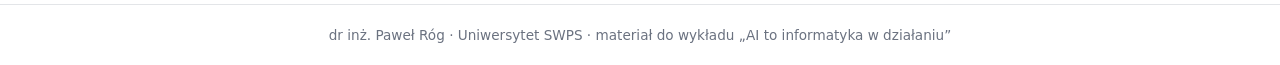
==== commit 6b96d000: "Materiały 1, 5, 6: Reprezentacja, Gdzie AI zawodzi, Jak oceniać twierdzenia o AI Wspólna nawigacja n" ====
--- a/ai-w-nauce.html
+++ b/ai-w-nauce.html
@@ -42,8 +42,11 @@
 
 <nav class="nav">
   <a class="marka" href="index.html">Kompetencje akademickie · AI</a>
-  <a href="index.html">Wszystkie materiały</a>
-  <a href="uczenie.html">Uczenie to optymalizacja</a>
+  <a href="reprezentacja.html">Reprezentacja</a>
+  <a href="uczenie.html">Uczenie</a>
+  <a href="pulapki.html">Pułapki</a>
+  <a href="ocena.html">Ocena twierdzeń</a>
+  <a href="ai-w-nauce.html">AI w nauce</a>
 </nav>
 
 <header class="dzial">
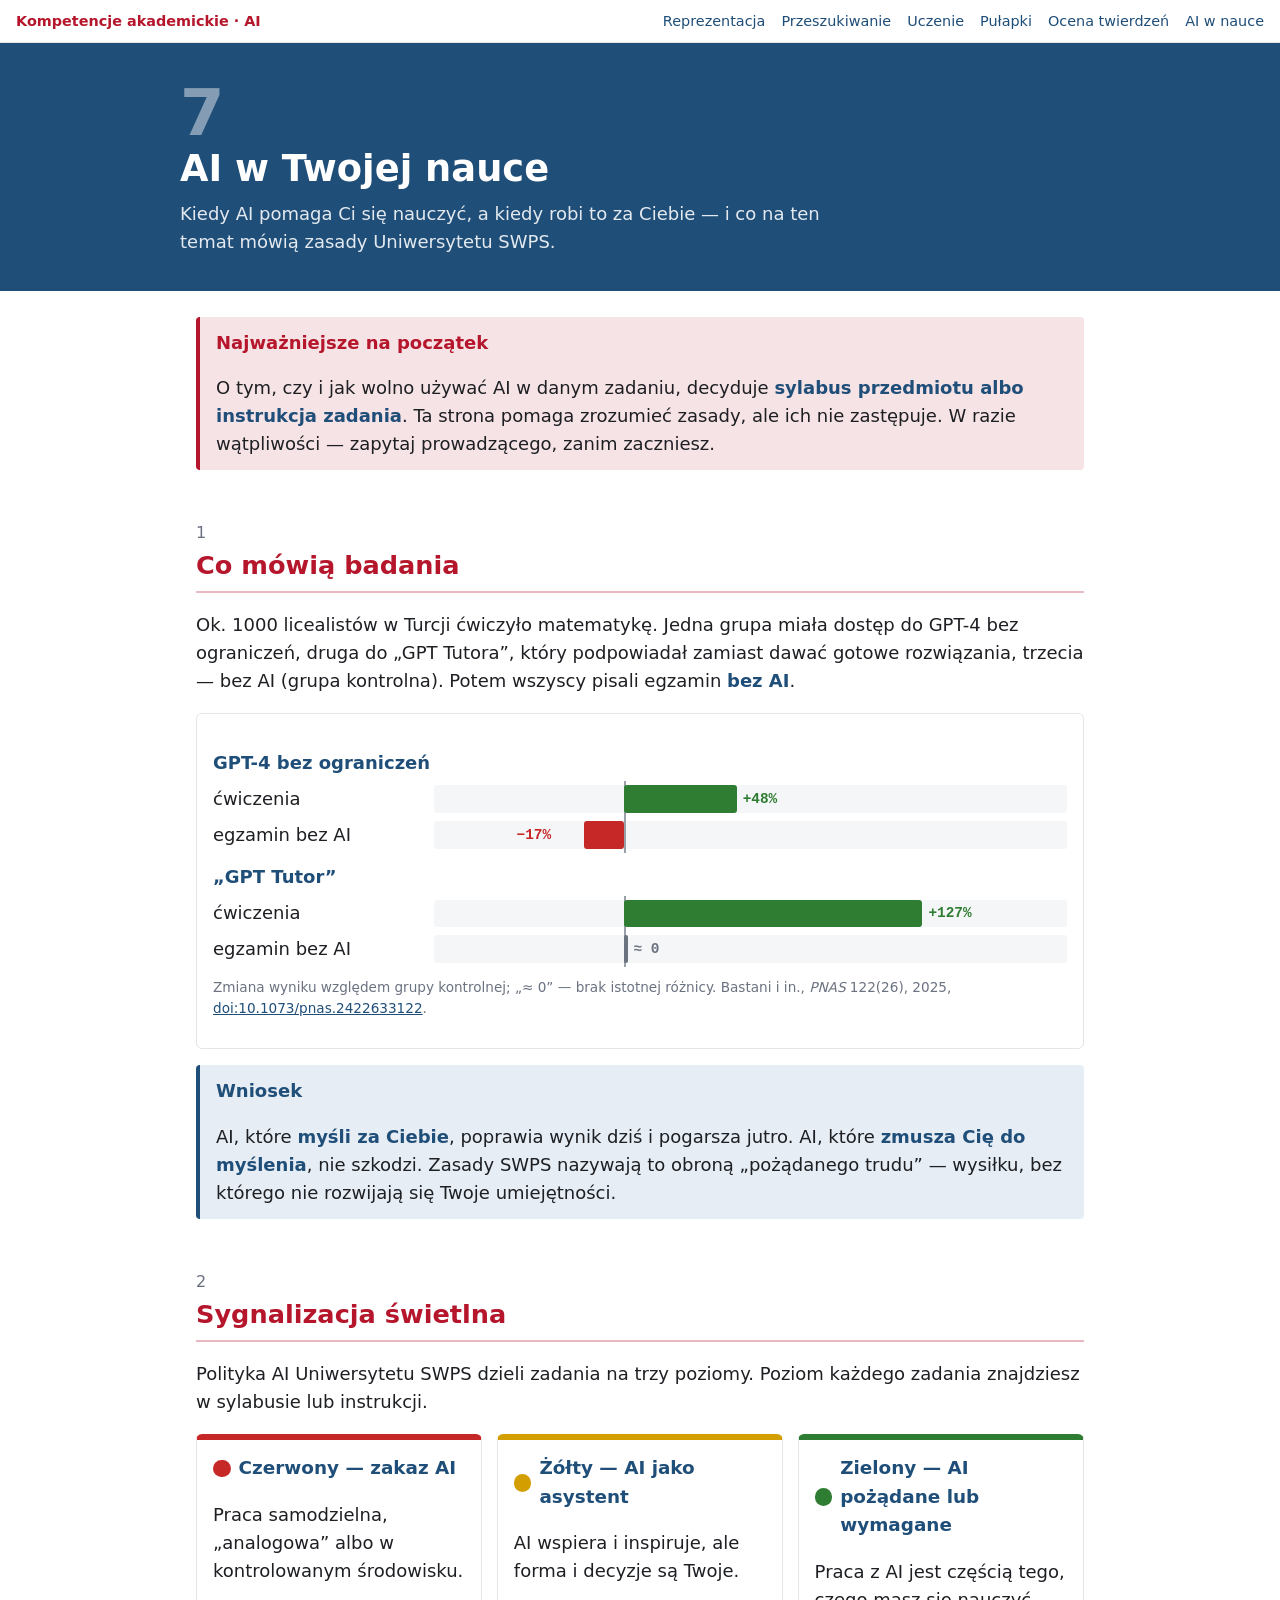
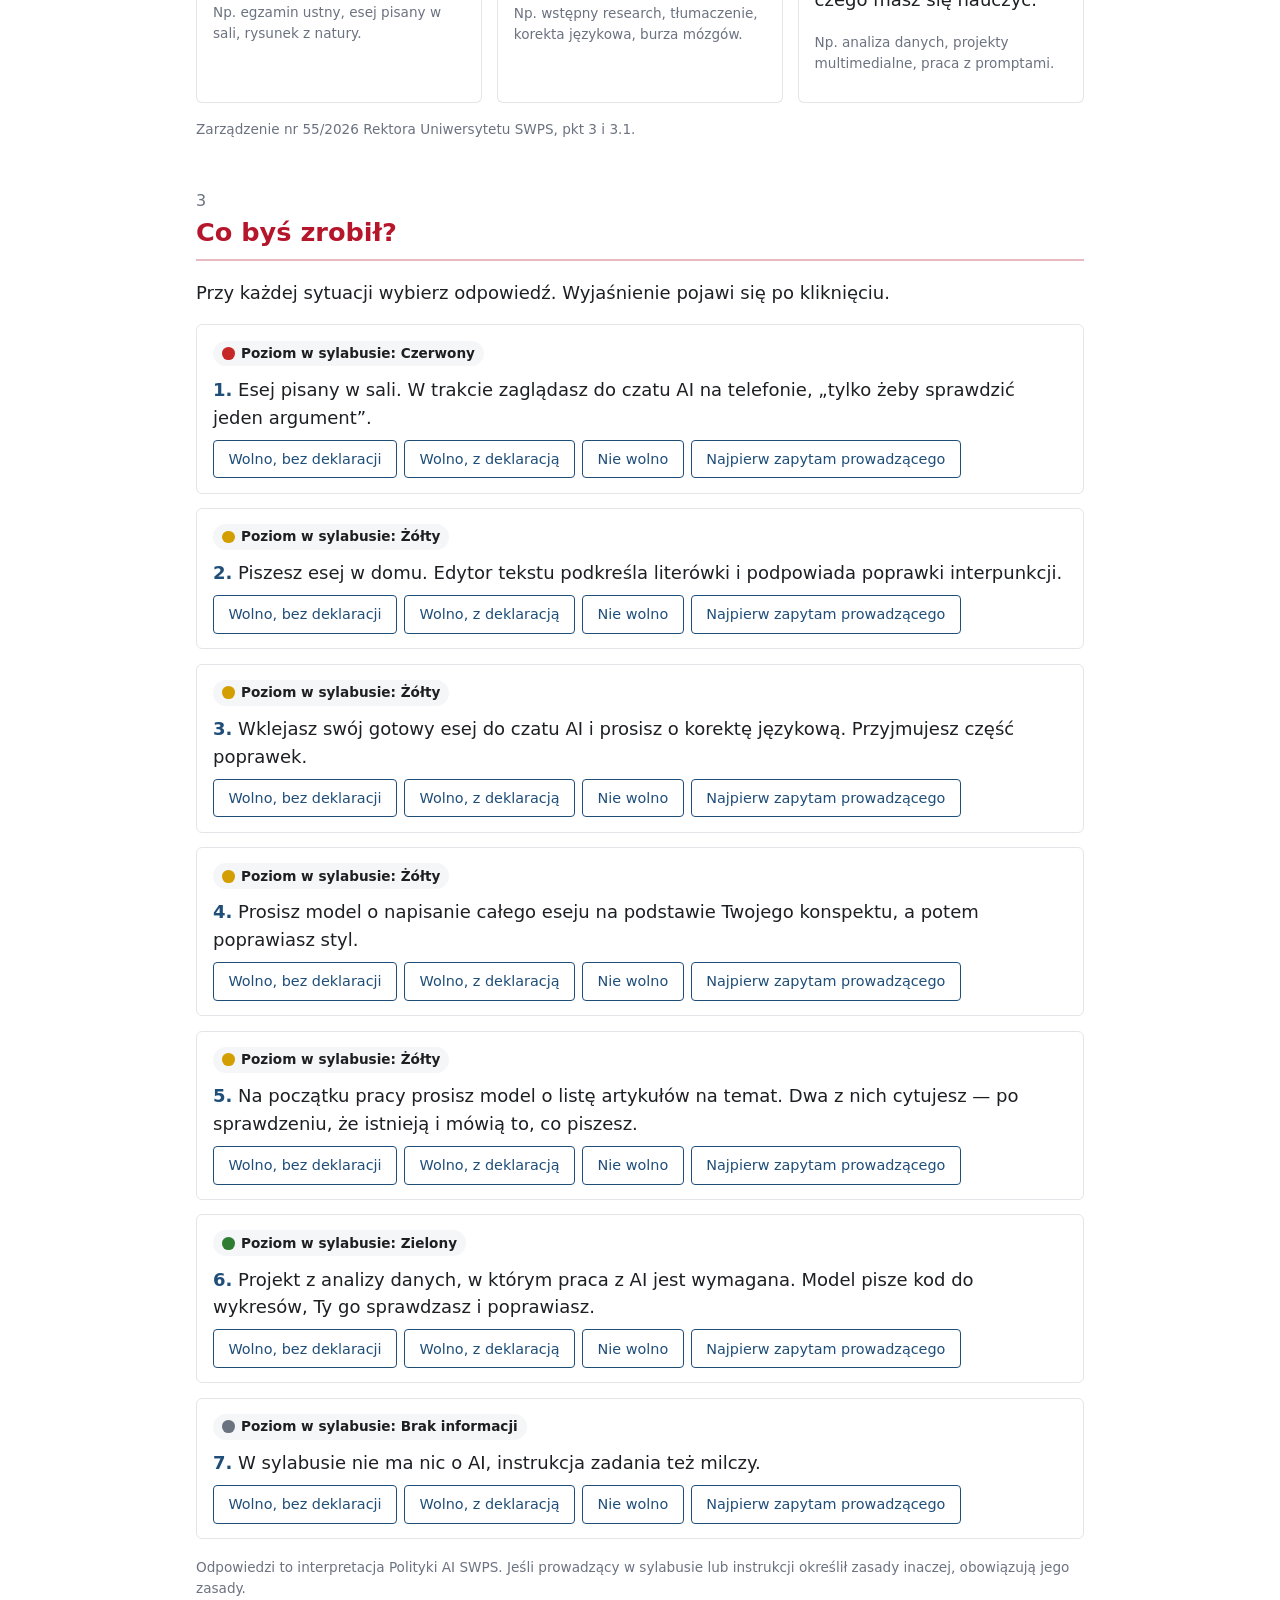
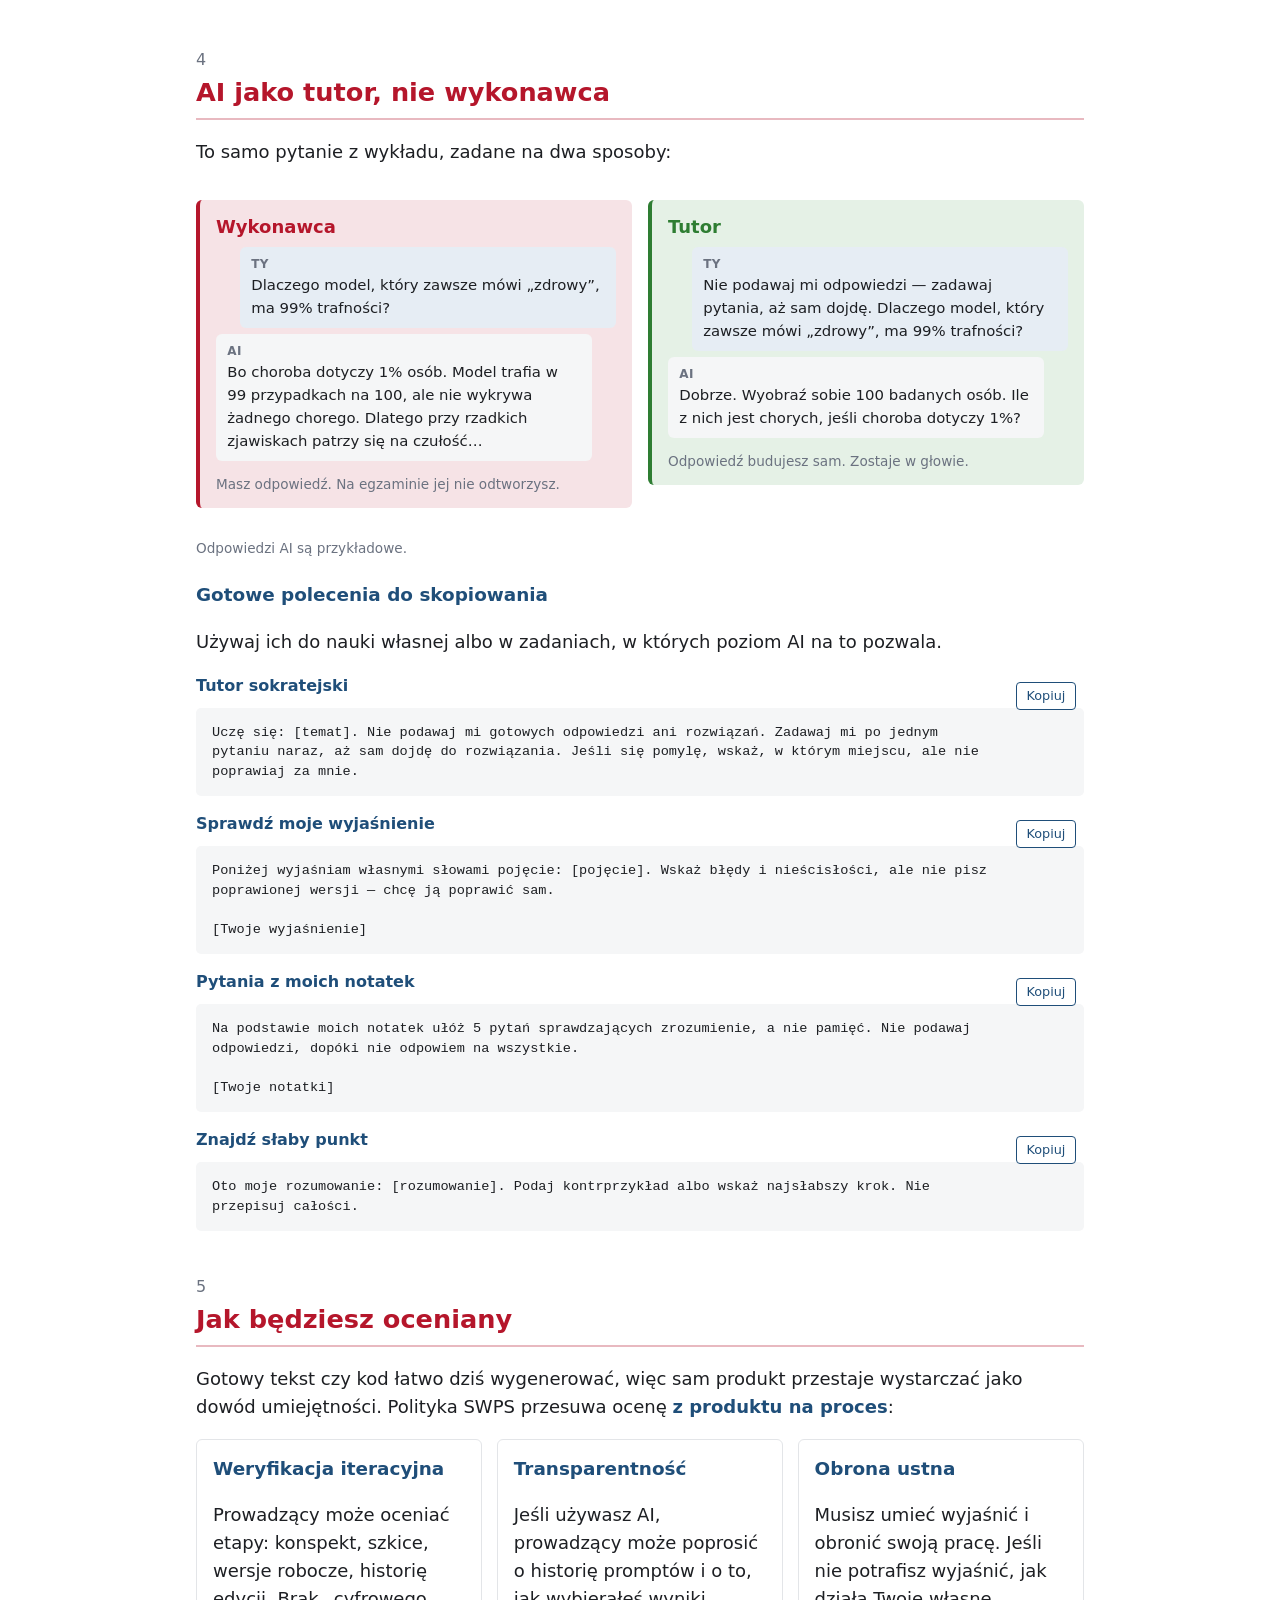
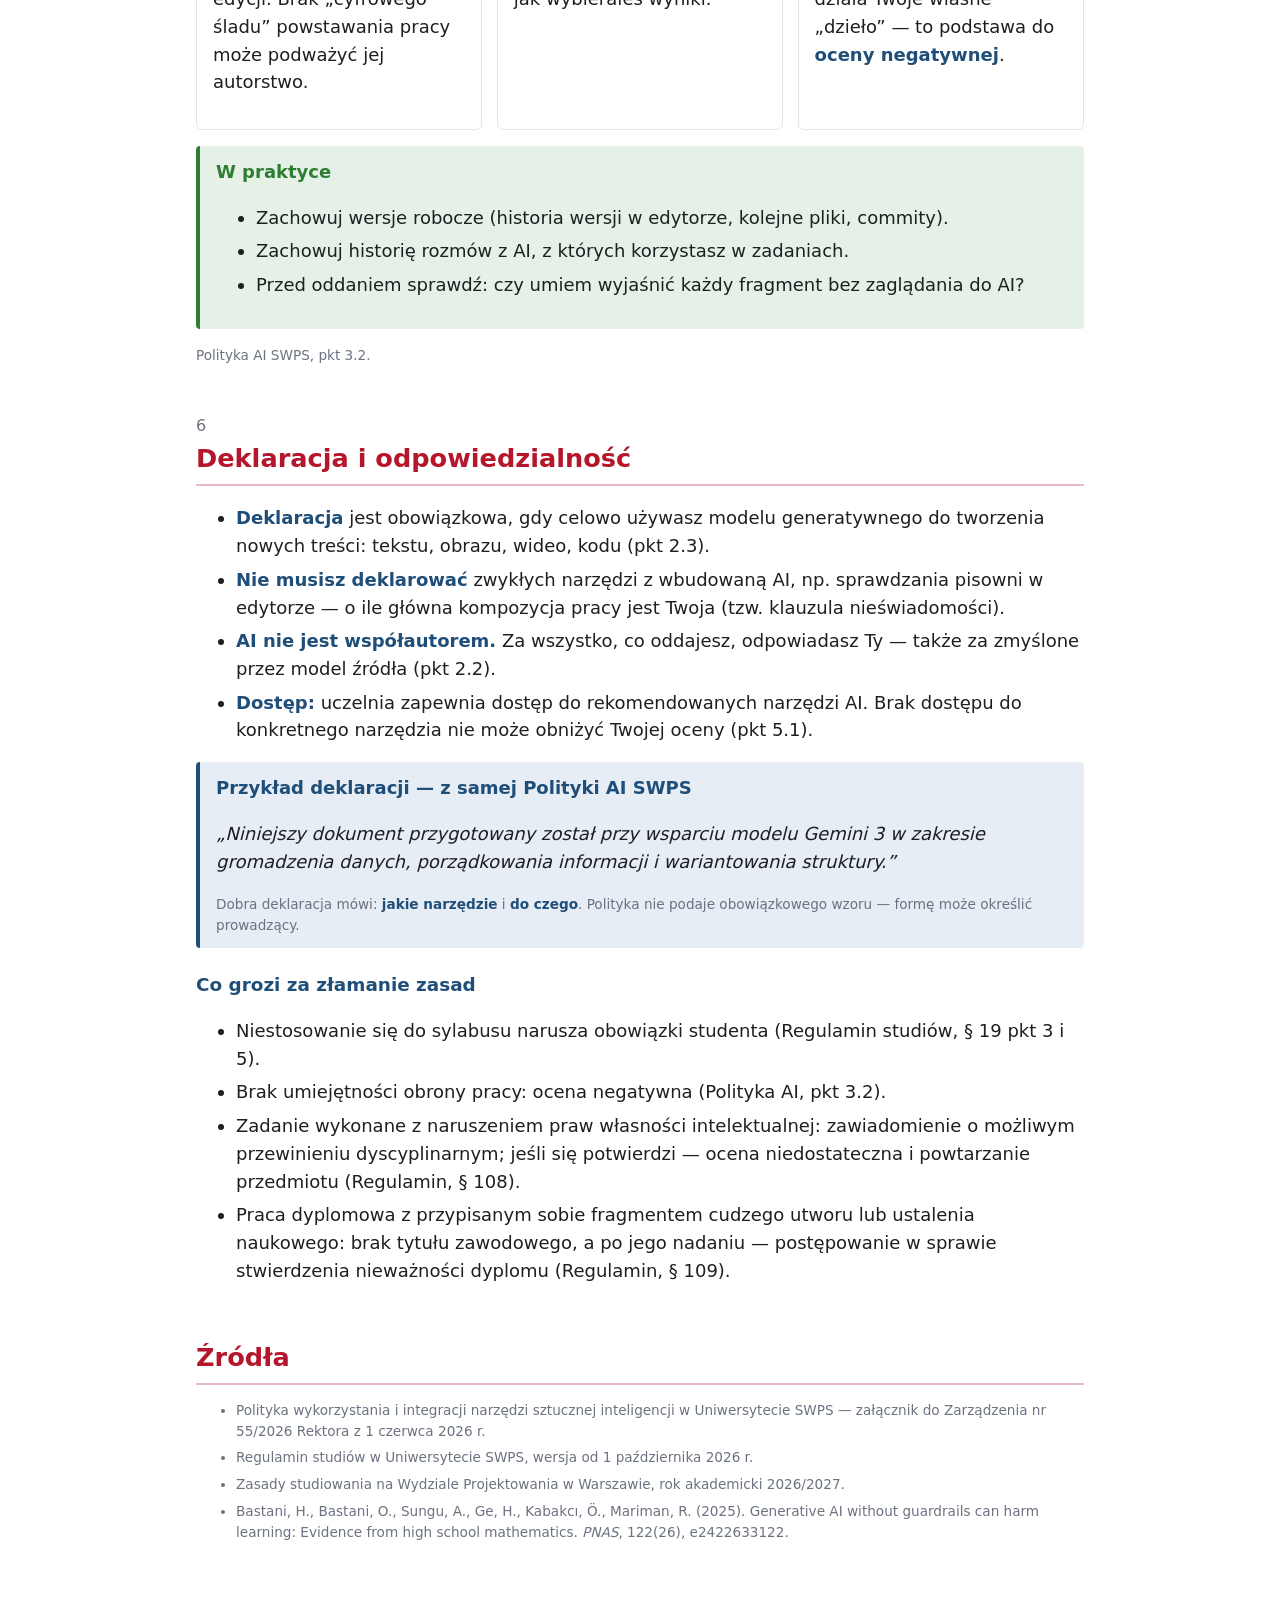
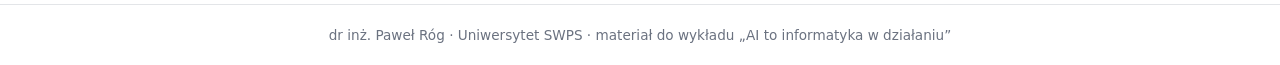
==== commit 142dc516: "Materiał 2: Przeszukiwanie (przesuwanka, graf stanów, porównanie algorytmów, wybuch kombinatoryczny)" ====
--- a/ai-w-nauce.html
+++ b/ai-w-nauce.html
@@ -43,6 +43,7 @@
 <nav class="nav">
   <a class="marka" href="index.html">Kompetencje akademickie · AI</a>
   <a href="reprezentacja.html">Reprezentacja</a>
+  <a href="przeszukiwanie.html">Przeszukiwanie</a>
   <a href="uczenie.html">Uczenie</a>
   <a href="pulapki.html">Pułapki</a>
   <a href="ocena.html">Ocena twierdzeń</a>
